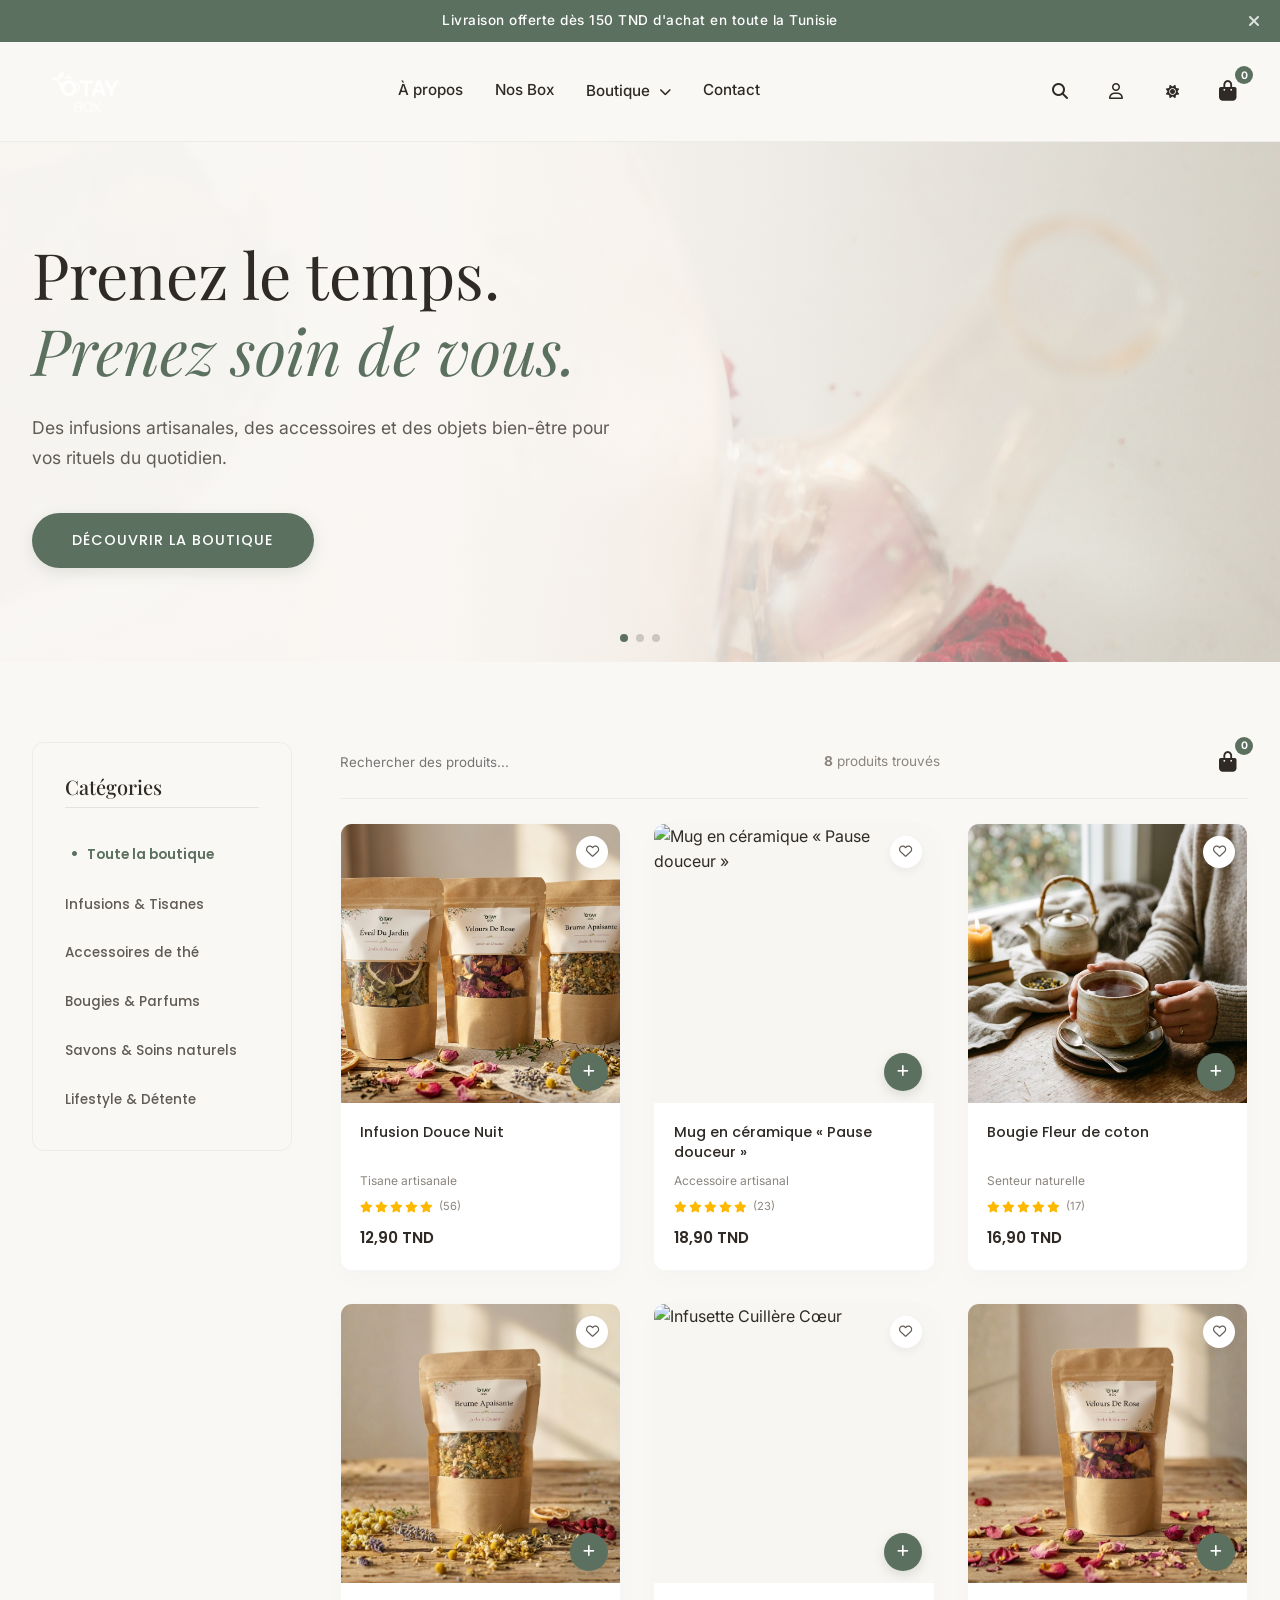
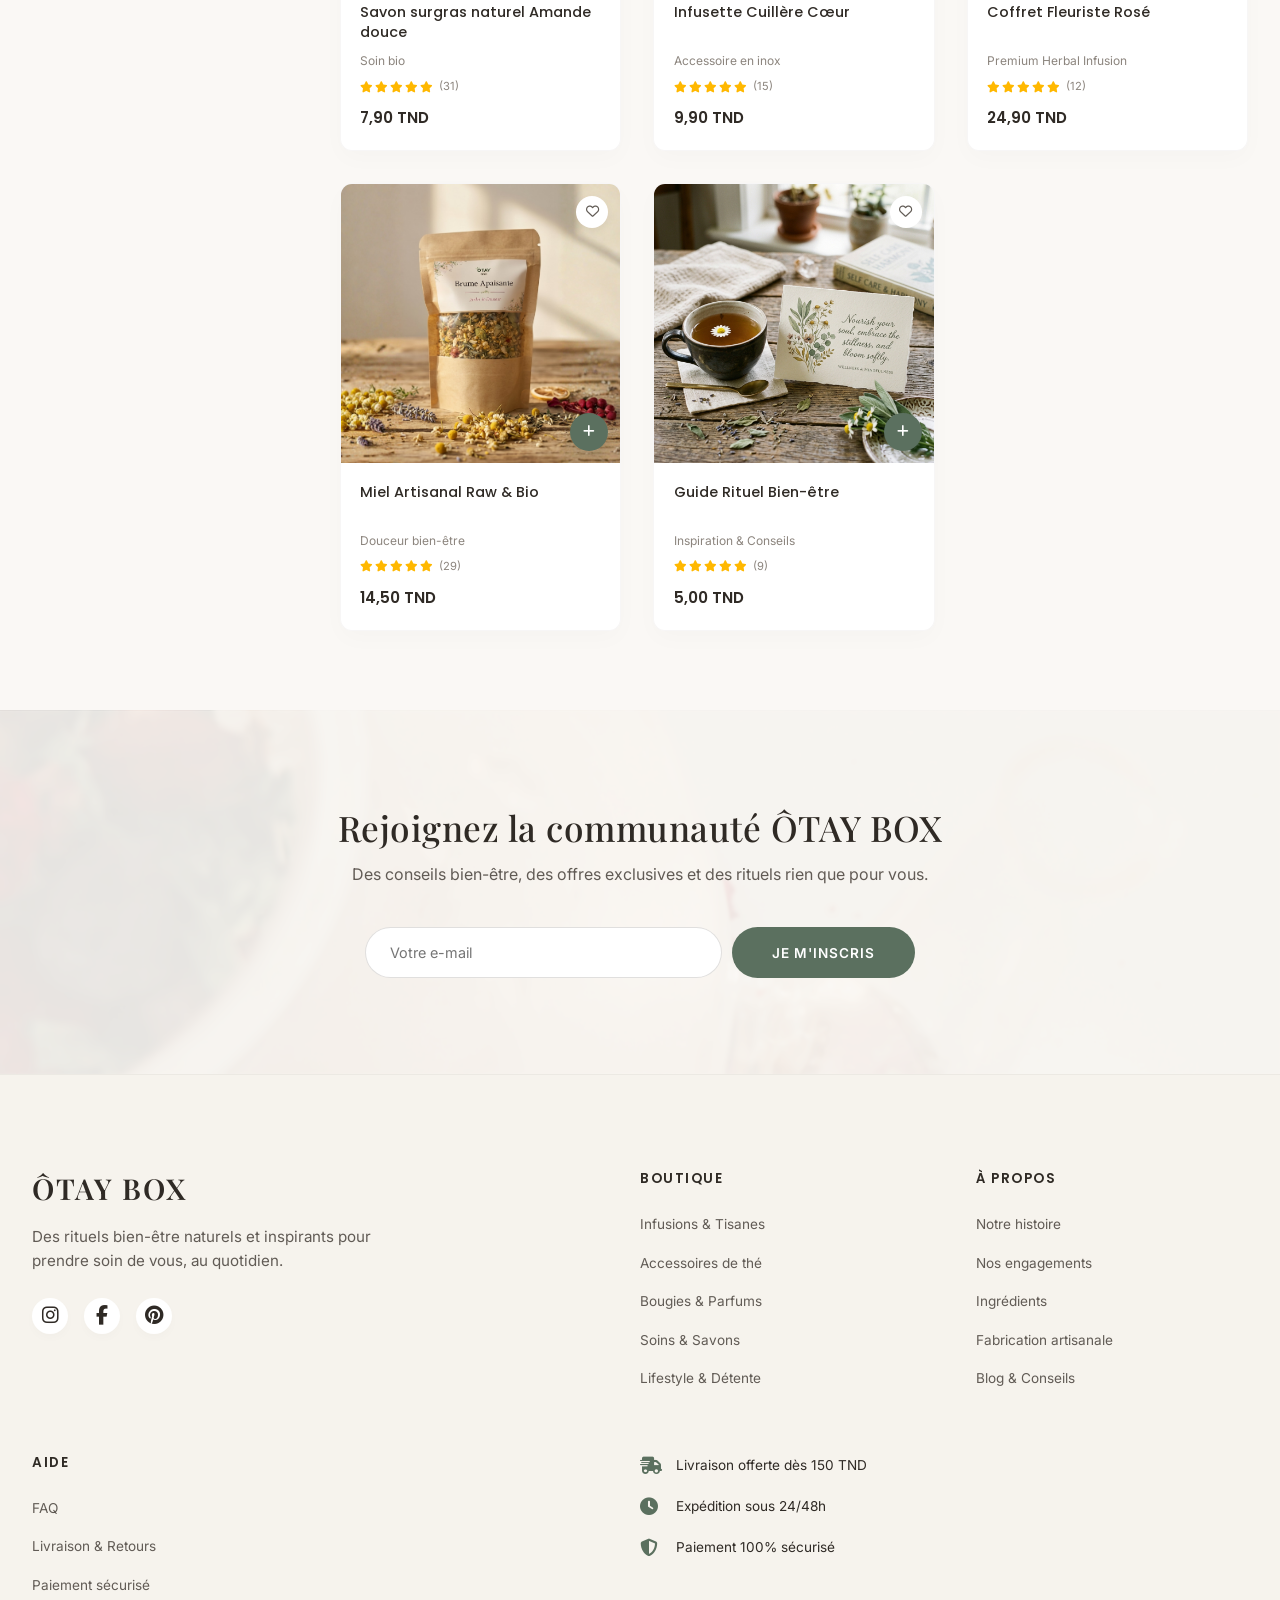
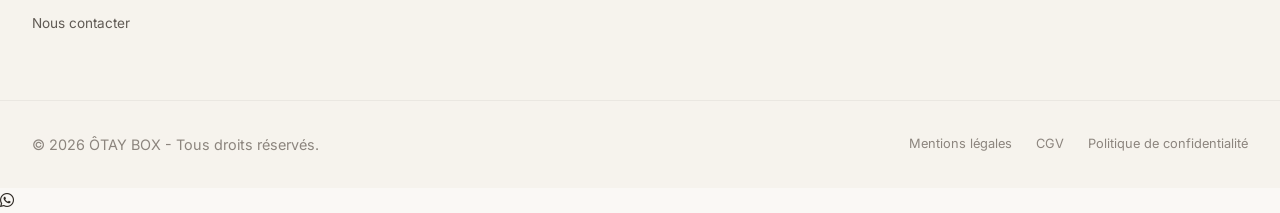
==== boutique.html @ f25ec786 "Initial commit" ====
<!DOCTYPE html>
<html lang="fr" data-theme="light">

<head>
    <meta charset="UTF-8">
    <meta name="viewport" content="width=device-width, initial-scale=1.0">
    <title>Boutique – ÔTAY BOX</title>
    <meta name="description" content="Découvrez nos infusions artisanales, nos accessoires et nos objets bien-être pour vos rituels du quotidien.">
    <!-- Google Fonts -->
    <link rel="preconnect" href="https://fonts.googleapis.com">
    <link rel="preconnect" href="https://fonts.gstatic.com" crossorigin>
    <link href="https://fonts.googleapis.com/css2?family=Inter:wght@300;400;500;600&family=Playfair+Display:ital,wght@0,400;0,500;0,600;1,400&family=Poppins:wght@300;400;500;600;700&display=swap" rel="stylesheet">
    <!-- FontAwesome for Icons -->
    <link rel="stylesheet" href="https://cdnjs.cloudflare.com/ajax/libs/font-awesome/6.4.0/css/all.min.css">
    <!-- Custom CSS -->
    <link rel="stylesheet" href="css/style.css">
</head>

<body>
    <!-- Top Announcement Bar -->
    <div class="promo-bar">
        <p>Livraison offerte dès 150 TND d'achat en toute la Tunisie</p>
        <button class="promo-close-btn" onclick="this.parentElement.style.display='none'" aria-label="Fermer"><i class="fa-solid fa-xmark"></i></button>
    </div>

    <!-- Navbar (Original Dropdown Style Reverted) -->
    <header class="navbar fade-in">
        <div class="container nav-container">
            <a href="index.html" class="logo">
                <img src="assets/logo.png" alt="Logo ÔTAY BOX" class="logo-img">
            </a>

            <nav class="nav-links">
                <a href="index.html#about" class="nav-link">À propos</a>
                <a href="box-detail.html" class="nav-link">Nos Box</a>
                <div class="nav-item-dropdown">
                    <a href="boutique.html" class="nav-link active">Boutique <i class="fa-solid fa-chevron-down" style="font-size: 0.8em; margin-left: 5px;"></i></a>
                    <div class="dropdown-menu">
                        <a href="boutique.html#infusions" class="dropdown-link">Infusions & Tisanes</a>
                        <a href="boutique.html#accessoires" class="dropdown-link">Accessoires de thé</a>
                        <a href="boutique.html#bougies" class="dropdown-link">Bougies & Parfums</a>
                        <a href="boutique.html#savons" class="dropdown-link">Savons & Soins naturels</a>
                        <a href="boutique.html#lifestyle" class="dropdown-link">Lifestyle & Détente</a>
                    </div>
                </div>
                <a href="index.html#contact" class="nav-link">Contact</a>
            </nav>

            <div class="nav-actions">
                <a href="#" class="icon-btn search-btn" aria-label="Rechercher">
                    <i class="fa-solid fa-magnifying-glass"></i>
                </a>
                <a href="#" class="icon-btn profile-btn" aria-label="Mon compte" onclick="event.preventDefault(); alert('Espace client en cours de développement');">
                    <i class="fa-regular fa-user"></i>
                </a>
                <button class="icon-btn theme-toggle" aria-label="Basculer le thème clair/sombre">
                    <i class="fa-solid fa-sun light-icon"></i>
                    <i class="fa-solid fa-moon dark-icon"></i>
                </button>
                <button class="cart-btn" aria-label="Panier">
                    <i class="fa-solid fa-bag-shopping"></i>
                    <span class="cart-count">0</span>
                </button>
                <button class="icon-btn mobile-menu-toggle" aria-label="Ouvrir le menu">
                    <i class="fa-solid fa-bars"></i>
                </button>
            </div>
        </div>

        <!-- Mobile Menu -->
        <div class="mobile-menu">
            <a href="index.html#about" class="mobile-link">À propos</a>
            <a href="box-detail.html" class="mobile-link">Nos Box</a>
            <a href="boutique.html" class="mobile-link active">Boutique</a>
            <a href="index.html#contact" class="mobile-link">Contact</a>
        </div>
    </header>

    <main class="main-content">
        <!-- Hero Section (Full width background image with text overlay) -->
        <section class="boutique-hero">
            <div class="container hero-container-overlay">
                <div class="hero-text-block">
                    <h1 class="hero-title-main">
                        Prenez le temps. <br>
                        <span class="hero-italic">Prenez soin de vous.</span>
                    </h1>
                    <p class="hero-desc-main">
                        Des infusions artisanales, des accessoires et des objets bien-être pour vos rituels du quotidien.
                    </p>
                    <a href="#shop-section" class="btn btn-primary btn-discover">DÉCOUVRIR LA BOUTIQUE</a>
                </div>
            </div>
            <!-- Slider Dots -->
            <div class="slider-dots">
                <span class="dot active"></span>
                <span class="dot"></span>
                <span class="dot"></span>
            </div>
        </section>

        <!-- Real Interactive Shop Section (Sidebar menu on the left) -->
        <section id="shop-section" class="shop-section section-padding">
            <div class="container shop-layout">
                <!-- Sidebar Left Filter Menu -->
                <aside class="shop-sidebar">
                    <h3 class="sidebar-title">Catégories</h3>
                    <ul class="sidebar-menu">
                        <li><button class="sidebar-filter-btn active" data-filter="all">Toute la boutique</button></li>
                        <li><button class="sidebar-filter-btn" data-filter="infusions">Infusions & Tisanes</button></li>
                        <li><button class="sidebar-filter-btn" data-filter="accessoires">Accessoires de thé</button></li>
                        <li><button class="sidebar-filter-btn" data-filter="bougies">Bougies & Parfums</button></li>
                        <li><button class="sidebar-filter-btn" data-filter="savons">Savons & Soins naturels</button></li>
                        <li><button class="sidebar-filter-btn" data-filter="lifestyle">Lifestyle & Détente</button></li>
                    </ul>
                </aside>

                <!-- Filtered Product Grid Right -->
                <div class="shop-content">
                    <div class="shop-header-info">
                        <input type="text" id="search-input" class="search-bar" placeholder="Rechercher des produits..." aria-label="Barre de recherche" />
                        <span class="results-count"><strong id="products-count">10</strong> produits trouvés</span>
                        <div class="cart-dropdown-wrapper">
                            <button class="cart-btn" id="cart-toggle" aria-label="Panier">
                                <i class="fa-solid fa-bag-shopping"></i>
                                <span class="cart-count" id="cart-count">0</span>
                            </button>
                            <div class="cart-dropdown" id="cart-dropdown" hidden>
                                <p class="cart-empty">Votre panier est vide.</p>
                                <ul class="cart-items" id="cart-items"></ul>
                                <a href="cart.html" class="btn btn-primary cart-checkout">Voir mon panier</a>
                            </div>
                        </div>
                    </div>
                    <div class="products-grid-mock" id="shop-products-grid">
                        <!-- Products rendered dynamically by JS -->
                    </div>
                </div>
            </div>
        </section>

        <!-- Newsletter Section -->
        <section class="newsletter-banner-section">
            <div class="newsletter-banner-overlay">
                <div class="container text-center">
                    <h2 class="news-title">Rejoignez la communauté ÔTAY BOX</h2>
                    <p class="news-subtitle">Des conseils bien-être, des offres exclusives et des rituels rien que pour vous.</p>
                    <form class="news-form-inline">
                        <input type="email" placeholder="Votre e-mail" aria-label="Votre adresse e-mail" required>
                        <button type="submit" class="btn-news-submit">JE M'INSCRIS</button>
                    </form>
                </div>
            </div>
        </section>
    </main>

    <!-- Footer -->
    <footer class="footer">
        <div class="container footer-content-grid">
            <div class="footer-col brand-col">
                <h3 class="footer-logo-text">ÔTAY BOX</h3>
                <p class="footer-desc">Des rituels bien-être naturels et inspirants pour prendre soin de vous, au quotidien.</p>
                <div class="footer-socials">
                    <a href="#" aria-label="Instagram"><i class="fa-brands fa-instagram"></i></a>
                    <a href="#" aria-label="Facebook"><i class="fa-brands fa-facebook-f"></i></a>
                    <a href="#" aria-label="Pinterest"><i class="fa-brands fa-pinterest"></i></a>
                </div>
            </div>

            <div class="footer-col">
                <h4 class="footer-heading">BOUTIQUE</h4>
                <ul class="footer-links">
                    <li><a href="#shop-section" onclick="filterShopAndScroll('infusions')">Infusions & Tisanes</a></li>
                    <li><a href="#shop-section" onclick="filterShopAndScroll('accessoires')">Accessoires de thé</a></li>
                    <li><a href="#shop-section" onclick="filterShopAndScroll('bougies')">Bougies & Parfums</a></li>
                    <li><a href="#shop-section" onclick="filterShopAndScroll('savons')">Soins & Savons</a></li>
                    <li><a href="#shop-section" onclick="filterShopAndScroll('lifestyle')">Lifestyle & Détente</a></li>
                </ul>
            </div>

            <div class="footer-col">
                <h4 class="footer-heading">À PROPOS</h4>
                <ul class="footer-links">
                    <li><a href="index.html#about">Notre histoire</a></li>
                    <li><a href="index.html#benefits">Nos engagements</a></li>
                    <li><a href="#">Ingrédients</a></li>
                    <li><a href="#">Fabrication artisanale</a></li>
                    <li><a href="#">Blog & Conseils</a></li>
                </ul>
            </div>

            <div class="footer-col">
                <h4 class="footer-heading">AIDE</h4>
                <ul class="footer-links">
                    <li><a href="#">FAQ</a></li>
                    <li><a href="#">Livraison & Retours</a></li>
                    <li><a href="#">Paiement sécurisé</a></li>
                    <li><a href="index.html#contact">Nous contacter</a></li>
                </ul>
            </div>

            <div class="footer-col info-badges-col">
                <div class="info-badge-item">
                    <i class="fa-solid fa-truck-fast"></i>
                    <span>Livraison offerte dès 150 TND</span>
                </div>
                <div class="info-badge-item">
                    <i class="fa-solid fa-clock"></i>
                    <span>Expédition sous 24/48h</span>
                </div>
                <div class="info-badge-item">
                    <i class="fa-solid fa-shield-halved"></i>
                    <span>Paiement 100% sécurisé</span>
                </div>
            </div>
        </div>

        <div class="container footer-bottom">
            <p>&copy; <span id="current-year"></span> ÔTAY BOX - Tous droits réservés.</p>
            <div class="footer-bottom-links">
                <a href="#">Mentions légales</a>
                <a href="#">CGV</a>
                <a href="#">Politique de confidentialité</a>
            </div>
        </div>
    </footer>

    <!-- Specific styles for the Boutique redesign -->
    <style>
        /* CSS resets & custom variables for the light mockup look */
        body {
            background-color: #FAF8F5 !important; /* Soft premium cream background */
            color: #2F2A25 !important; /* Dark warm coffee text */
        }

        /* Promo Bar */
        .promo-bar {
            background-color: #5B705F; /* Dark Sage Green */
            color: #FFFFFF;
            padding: 10px 20px;
            font-size: 0.85rem;
            font-weight: 500;
            text-align: center;
            position: relative;
            z-index: 1001;
            letter-spacing: 0.5px;
        }
        .promo-close-btn {
            position: absolute;
            right: 20px;
            top: 50%;
            transform: translateY(-50%);
            background: none;
            border: none;
            color: #FFFFFF;
            cursor: pointer;
            font-size: 1rem;
            opacity: 0.8;
            transition: opacity 0.2s;
        }
        .promo-close-btn:hover {
            opacity: 1;
        }

        /* Navbar Light Customization */
        .navbar {
            background: rgba(250, 248, 245, 0.85) !important;
            border-bottom: 1px solid rgba(47, 42, 37, 0.06);
            backdrop-filter: blur(10px);
            top: 0;
            position: sticky;
            height: 100px;
        }
        .nav-link {
            color: #2F2A25 !important;
            font-family: 'Inter', sans-serif;
            font-size: 0.95rem;
            font-weight: 500;
        }
        .nav-link.active::after {
            background: #5B705F !important;
        }
        .icon-btn, .cart-btn {
            background: transparent !important;
            color: #2F2A25 !important;
            border: none !important;
            box-shadow: none !important;
        }
        .cart-count {
            background: #5B705F !important;
            color: #FFFFFF !important;
        }

        /* Hero Section (Cover Background Image style) */
        .boutique-hero {
            background-image: linear-gradient(to right, rgba(250, 248, 245, 0.98) 35%, rgba(250, 248, 245, 0.75) 60%, rgba(250, 248, 245, 0.15) 100%), url('assets/yukon-haughton-Fkt0y2UZg88-unsplash.jpg');
            background-size: cover;
            background-position: center 30%;
            background-repeat: no-repeat;
            height: 520px;
            display: flex;
            align-items: center;
            position: relative;
            width: 100%;
        }
        .hero-container-overlay {
            width: 100%;
        }
        .hero-text-block {
            max-width: 600px;
        }
        .hero-title-main {
            font-family: 'Playfair Display', serif;
            font-size: clamp(2.5rem, 5vw, 4rem);
            font-weight: 400;
            line-height: 1.2;
            color: #2F2A25;
            margin-bottom: 1.5rem;
        }
        .hero-italic {
            font-style: italic;
            font-family: 'Playfair Display', serif;
            color: #5B705F;
        }
        .hero-desc-main {
            font-size: 1.1rem;
            line-height: 1.7;
            color: #615B55;
            margin-bottom: 2.5rem;
        }
        .btn-discover {
            background-color: #5B705F !important;
            color: #FFFFFF !important;
            border-radius: 50px;
            font-size: 0.9rem;
            font-weight: 500;
            letter-spacing: 1px;
            padding: 1rem 2.5rem !important;
            box-shadow: 0 4px 15px rgba(91, 112, 95, 0.15) !important;
        }
        .btn-discover:hover {
            background-color: #48594b !important;
            transform: translateY(-2px);
        }
        .slider-dots {
            display: flex;
            justify-content: center;
            gap: 8px;
            position: absolute;
            bottom: 20px;
            left: 50%;
            transform: translateX(-50%);
        }
        .slider-dots .dot {
            width: 8px;
            height: 8px;
            border-radius: 50%;
            background-color: rgba(47, 42, 37, 0.2);
            cursor: pointer;
            transition: background-color 0.3s;
        }
        .slider-dots .dot.active {
            background-color: #5B705F;
        }

        /* Categories Section */
        .boutique-section-title {
            font-family: 'Playfair Display', serif;
            font-size: 1.8rem;
            font-weight: 500;
            text-align: center;
            color: #2F2A25;
            margin-bottom: 3rem;
            letter-spacing: 1px;
            position: relative;
        }
        .boutique-section-title::after {
            content: '';
            display: block;
            width: 40px;
            height: 1px;
            background-color: #5B705F;
            margin: 12px auto 0;
        }
        .categories-circles-grid {
            display: grid;
            grid-template-columns: repeat(6, 1fr);
            gap: 2rem;
            justify-items: center;
            margin-top: 1rem;
        }
        .category-circle-card {
            display: flex;
            flex-direction: column;
            align-items: center;
            text-decoration: none;
            transition: transform 0.3s;
        }
        .category-circle-card:hover {
            transform: translateY(-5px);
        }
        .circle-img-wrapper {
            width: 140px;
            height: 140px;
            border-radius: 50%;
            overflow: hidden;
            border: 2px solid rgba(91, 112, 95, 0.1);
            margin-bottom: 1.2rem;
            box-shadow: 0 10px 20px rgba(0,0,0,0.02);
            transition: border-color 0.3s, box-shadow 0.3s;
        }
        .circle-img-wrapper img {
            width: 100%;
            height: 100%;
            object-fit: cover;
            transition: transform 0.5s;
        }
        .category-circle-card:hover .circle-img-wrapper img {
            transform: scale(1.08);
        }
        .category-circle-card:hover .circle-img-wrapper {
            border-color: #5B705F;
            box-shadow: 0 12px 25px rgba(91, 112, 95, 0.15);
        }
        .category-circle-card h3 {
            font-family: 'Poppins', sans-serif;
            font-size: 0.75rem;
            font-weight: 600;
            color: #2F2A25;
            text-align: center;
            letter-spacing: 0.5px;
            line-height: 1.3;
        }

        /* Products Grid */
        .products-grid-mock {
            display: grid;
            grid-template-columns: repeat(3, 1fr);
            gap: 2rem;
        }
        .product-card-mock {
            background-color: #FFFFFF;
            border-radius: 12px;
            overflow: hidden;
            box-shadow: 0 8px 24px rgba(0,0,0,0.02);
            border: 1px solid rgba(47, 42, 37, 0.04);
            display: flex;
            flex-direction: column;
            position: relative;
            transition: transform 0.3s, box-shadow 0.3s;
        }
        .product-card-mock:hover {
            transform: translateY(-8px);
            box-shadow: 0 15px 35px rgba(91, 112, 95, 0.08);
        }
        .prod-img-wrapper {
            position: relative;
            width: 100%;
            padding-top: 100%; /* 1:1 Aspect Ratio */
            overflow: hidden;
            background-color: #F8F6F2;
        }
        .prod-img-wrapper img {
            position: absolute;
            top: 0;
            left: 0;
            width: 100%;
            height: 100%;
            object-fit: cover;
            transition: transform 0.5s;
        }
        .product-card-mock:hover .prod-img-wrapper img {
            transform: scale(1.05);
        }
        .prod-heart-btn {
            position: absolute;
            top: 12px;
            right: 12px;
            width: 32px;
            height: 32px;
            border-radius: 50%;
            background-color: #FFFFFF;
            border: none;
            display: flex;
            align-items: center;
            justify-content: center;
            cursor: pointer;
            box-shadow: 0 4px 10px rgba(0,0,0,0.05);
            color: #615B55;
            transition: color 0.3s, transform 0.2s;
        }
        .prod-heart-btn:hover {
            color: #E2725B;
            transform: scale(1.1);
        }
        .prod-cart-btn-overlay {
            position: absolute;
            bottom: 12px;
            right: 12px;
            width: 38px;
            height: 38px;
            border-radius: 50%;
            background-color: #5B705F;
            border: none;
            display: flex;
            align-items: center;
            justify-content: center;
            cursor: pointer;
            box-shadow: 0 4px 12px rgba(91, 112, 95, 0.2);
            color: #FFFFFF;
            transition: background-color 0.3s, transform 0.2s;
        }
        .prod-cart-btn-overlay:hover {
            background-color: #48594b;
            transform: scale(1.1);
        }
        .prod-details {
            padding: 1.2rem;
            display: flex;
            flex-direction: column;
            flex-grow: 1;
        }
        .prod-details h3 {
            font-family: 'Poppins', sans-serif;
            font-size: 0.9rem;
            font-weight: 500;
            color: #2F2A25;
            margin-bottom: 4px;
            line-height: 1.4;
            height: 2.8rem; /* Fit 2 lines */
            display: -webkit-box;
            -webkit-line-clamp: 2;
            -webkit-box-orient: vertical;
            overflow: hidden;
        }
        .prod-sub {
            font-size: 0.75rem;
            color: #8C857E;
            margin-bottom: 8px;
        }
        .prod-stars {
            display: flex;
            align-items: center;
            gap: 2px;
            color: #FFB800;
            font-size: 0.7rem;
            margin-bottom: 10px;
        }
        .prod-reviews-count {
            color: #8C857E;
            font-size: 0.7rem;
            margin-left: 4px;
        }
        .prod-price {
            font-family: 'Poppins', sans-serif;
            font-weight: 600;
            font-size: 0.95rem;
            color: #2F2A25;
            margin-top: auto;
        }
        .view-all-container {
            display: flex;
            justify-content: center;
            margin-top: 3.5rem;
        }
        .btn-view-all {
            border: 1px solid #2F2A25;
            color: #2F2A25;
            border-radius: 50px;
            font-size: 0.8rem;
            font-weight: 600;
            letter-spacing: 1px;
            padding: 0.9rem 2.2rem;
            transition: all 0.3s;
        }
        .btn-view-all:hover {
            background-color: #2F2A25;
            color: #FFFFFF;
        }

        /* Value Propositions Bar */
        .value-props-section {
            background-color: #FAF5EF; /* Beige sand background */
            border-top: 1px solid rgba(47, 42, 37, 0.03);
            border-bottom: 1px solid rgba(47, 42, 37, 0.03);
            padding: 2.5rem 0;
        }
        .props-container-grid {
            display: grid;
            grid-template-columns: repeat(5, 1fr);
            gap: 1.5rem;
            justify-items: center;
        }
        .prop-item {
            display: flex;
            flex-direction: column;
            align-items: center;
            text-align: center;
            max-width: 200px;
        }
        .prop-icon-wrap {
            font-size: 1.6rem;
            color: #5B705F;
            margin-bottom: 0.8rem;
        }
        .prop-text h4 {
            font-family: 'Inter', sans-serif;
            font-size: 0.8rem;
            font-weight: 400;
            color: #2F2A25;
            line-height: 1.5;
        }

        /* Real Shop Layout with Left Sidebar */
        .shop-layout {
            display: grid;
            grid-template-columns: 260px 1fr;
            gap: 3rem;
            align-items: start;
        }
        .shop-sidebar {
            position: sticky;
            top: 130px;
            background-color: #FAF8F5;
            padding: 2rem;
            border-radius: 12px;
            border: 1px solid rgba(47, 42, 37, 0.05);
        }
        .sidebar-title {
            font-family: 'Playfair Display', serif;
            font-size: 1.25rem;
            font-weight: 500;
            color: #2F2A25;
            margin-bottom: 1.5rem;
            padding-bottom: 0.5rem;
            border-bottom: 1px solid rgba(47, 42, 37, 0.1);
        }
        .sidebar-menu {
            list-style: none;
            padding: 0;
            margin: 0;
            display: flex;
            flex-direction: column;
            gap: 0.8rem;
        }
        .sidebar-filter-btn {
            width: 100%;
            text-align: left;
            background: none;
            border: none;
            font-family: 'Poppins', sans-serif;
            font-size: 0.85rem;
            font-weight: 500;
            color: #615B55;
            padding: 0.5rem 0;
            cursor: pointer;
            transition: color 0.3s, padding-left 0.3s;
        }
        .sidebar-filter-btn:hover, .sidebar-filter-btn.active {
            color: #5B705F;
            font-weight: 600;
            padding-left: 5px;
        }
        .sidebar-filter-btn.active::before {
            content: '•';
            color: #5B705F;
            margin-right: 8px;
            font-size: 1.1rem;
        }
        .shop-content {
            display: flex;
            flex-direction: column;
            gap: 1.5rem;
        }
        .shop-header-info {
            display: flex;
            justify-content: space-between;
            align-items: center;
            font-size: 0.85rem;
            color: #8C857E;
            border-bottom: 1px solid rgba(47, 42, 37, 0.05);
            padding-bottom: 1rem;
        }
        .no-products {
            grid-column: span 5;
            text-align: center;
            padding: 3rem;
            color: #8C857E;
            font-size: 1rem;
            font-style: italic;
        }

        /* Newsletter Banner */
        .newsletter-banner-section {
            background-image: url('assets/yukon-haughton-Fkt0y2UZg88-unsplash.jpg');
            background-size: cover;
            background-position: center 30%;
            position: relative;
        }
        .newsletter-banner-overlay {
            background: rgba(250, 248, 245, 0.92);
            backdrop-filter: blur(1px);
            padding: 6rem 2rem;
            width: 100%;
            height: 100%;
        }
        .news-title {
            font-family: 'Playfair Display', serif;
            font-size: 2.2rem;
            font-weight: 500;
            color: #2F2A25;
            margin-bottom: 0.8rem;
            letter-spacing: 0.5px;
        }
        .news-subtitle {
            font-size: 1rem;
            color: #615B55;
            margin-bottom: 2.5rem;
        }
        .news-form-inline {
            display: flex;
            justify-content: center;
            max-width: 550px;
            margin: 0 auto;
            gap: 10px;
        }
        .news-form-inline input {
            flex-grow: 1;
            padding: 1rem 1.5rem;
            border-radius: 50px;
            border: 1px solid rgba(47, 42, 37, 0.15);
            background: #FFFFFF;
            color: #2F2A25;
            font-size: 0.9rem;
            outline: none;
            transition: border-color 0.3s;
        }
        .news-form-inline input:focus {
            border-color: #5B705F;
        }
        .btn-news-submit {
            background-color: #5B705F;
            color: #FFFFFF;
            border-radius: 50px;
            border: none;
            font-size: 0.85rem;
            font-weight: 600;
            letter-spacing: 1px;
            padding: 1rem 2.5rem;
            cursor: pointer;
            transition: background-color 0.3s;
        }
        .btn-news-submit:hover {
            background-color: #48594b;
        }

        /* Footer Redesign */
        .footer {
            background-color: #F6F3ED !important; /* Premium cream footer background */
            border-top: 1px solid rgba(47, 42, 37, 0.05);
            padding: 6rem 0 2rem;
        }
        .footer-logo-text {
            font-family: 'Playfair Display', serif;
            color: #2F2A25 !important;
            font-weight: 600;
            margin-bottom: 1.2rem;
        }
        .footer-desc {
            color: #615B55 !important;
        }
        .footer-socials a {
            color: #2F2A25 !important;
            background: #FFFFFF;
            width: 36px;
            height: 36px;
            border-radius: 50%;
            display: inline-flex;
            align-items: center;
            justify-content: center;
            box-shadow: 0 4px 10px rgba(0,0,0,0.02);
            transition: background-color 0.3s, color 0.3s;
        }
        .footer-socials a:hover {
            background-color: #5B705F;
            color: #FFFFFF !important;
        }
        .footer-heading {
            font-family: 'Poppins', sans-serif;
            font-size: 0.85rem;
            font-weight: 600;
            color: #2F2A25 !important;
            letter-spacing: 1.5px;
            margin-bottom: 1.5rem;
        }
        .footer-links a {
            color: #615B55 !important;
            font-size: 0.85rem;
        }
        .footer-links a:hover {
            color: #5B705F !important;
        }
        .info-badges-col {
            display: flex;
            flex-direction: column;
            gap: 1.2rem;
        }
        .info-badge-item {
            display: flex;
            align-items: center;
            gap: 12px;
            color: #2F2A25;
            font-size: 0.85rem;
        }
        .info-badge-item i {
            color: #5B705F;
            font-size: 1.1rem;
            width: 24px;
        }
        .footer-bottom {
            border-top: 1px solid rgba(47, 42, 37, 0.06);
            margin-top: 4rem;
            padding-top: 2rem;
            color: #8C857E !important;
        }
        .footer-bottom-links {
            display: flex;
            gap: 1.5rem;
        }
        .footer-bottom-links a {
            color: #8C857E;
            font-size: 0.8rem;
            transition: color 0.3s;
        }
        .footer-bottom-links a:hover {
            color: #5B705F;
        }

        /* Responsive Breakpoints */
        @media (max-width: 1200px) {
            .products-grid-mock {
                grid-template-columns: repeat(4, 1fr);
            }
            .product-card-mock:last-child {
                display: none; /* Hide 5th product on tablet */
            }
            .categories-circles-grid {
                grid-template-columns: repeat(3, 1fr);
                gap: 2.5rem;
            }
            .no-products {
                grid-column: span 4;
            }
        }

        @media (max-width: 992px) {
            .hero-container-overlay {
                text-align: center;
            }
            .hero-text-block {
                margin: 0 auto;
            }
            .boutique-hero {
                height: 480px;
                background-image: linear-gradient(to bottom, rgba(250, 248, 245, 0.95) 40%, rgba(250, 248, 245, 0.8) 100%), url('assets/yukon-haughton-Fkt0y2UZg88-unsplash.jpg');
            }
            .props-container-grid {
                grid-template-columns: repeat(3, 1fr);
                gap: 2rem;
            }
            .footer-content-grid {
                grid-template-columns: 1fr 1fr;
            }
            .info-badges-col {
                grid-column: span 2;
                flex-direction: row;
                justify-content: space-between;
                margin-top: 2rem;
            }
            .shop-layout {
                grid-template-columns: 1fr;
                gap: 2rem;
            }
            .shop-sidebar {
                position: static;
                width: 100%;
                padding: 1.5rem;
            }
            .sidebar-menu {
                flex-direction: row;
                flex-wrap: wrap;
                gap: 10px;
            }
            .sidebar-filter-btn {
                background-color: #FAF8F5;
                padding: 8px 15px;
                border-radius: 20px;
                border: 1px solid rgba(47, 42, 37, 0.05);
                text-align: center;
            }
            .sidebar-filter-btn:hover, .sidebar-filter-btn.active {
                background-color: #5B705F;
                color: #FFFFFF;
                padding-left: 15px;
            }
            .sidebar-filter-btn.active::before {
                display: none;
            }
            .no-products {
                grid-column: span 4;
            }
        }

        @media (max-width: 768px) {
            .products-grid-mock {
                grid-template-columns: repeat(2, 1fr);
            }
            .product-card-mock:last-child {
                display: flex; /* Show again to have even count */
            }
            .categories-circles-grid {
                grid-template-columns: repeat(2, 1fr);
                gap: 2rem;
            }
            .props-container-grid {
                grid-template-columns: 1fr;
                gap: 1.5rem;
                justify-items: start;
            }
            .prop-item {
                flex-direction: row;
                text-align: left;
                gap: 15px;
                max-width: 100%;
            }
            .prop-icon-wrap {
                margin-bottom: 0;
            }
            .info-badges-col {
                flex-direction: column;
                gap: 1rem;
            }
            .footer-content-grid {
                grid-template-columns: 1fr;
            }
            .info-badges-col {
                grid-column: span 1;
            }
            .footer-bottom {
                flex-direction: column;
                gap: 1rem;
                text-align: center;
            }
            .footer-bottom-links {
                justify-content: center;
            }
            .no-products {
                grid-column: span 2;
            }
        }

        @media (max-width: 480px) {
            .products-grid-mock {
                grid-template-columns: 1fr;
            }
            .categories-circles-grid {
                grid-template-columns: 1fr;
            }
            .circle-img-wrapper {
                width: 120px;
                height: 120px;
            }
            .news-form-inline {
                flex-direction: column;
                gap: 10px;
            }
            .btn-news-submit {
                width: 100%;
            }
            .no-products {
                grid-column: span 1;
            }
        }
    </style>

    <!-- Interactive Filtering Scripts -->
    <script>
        document.addEventListener('DOMContentLoaded', () => {
            const productsGrid = document.getElementById('shop-products-grid');
            const productsCount = document.getElementById('products-count');
            let currentFilter = 'all';
            const sidebarButtons = document.querySelectorAll('.sidebar-filter-btn');
            let currentSearch = ''; 
            const searchInput = document.getElementById('search-input');
            const cartToggleBtn = document.getElementById('cart-toggle');
            const cartDropdown = document.getElementById('cart-dropdown');

            // Toggle cart dropdown visibility
            cartToggleBtn.addEventListener('click', (e) => {
                e.stopPropagation();
                cartDropdown.hidden = !cartDropdown.hidden;
            });

            // Search input live filtering
            searchInput.addEventListener('input', (e) => {
                currentSearch = e.target.value.trim();
                renderProducts(currentFilter, currentSearch);
            });

            // Close cart dropdown when clicking outside
            document.addEventListener('click', (e) => {
                if (!cartDropdown.contains(e.target) && e.target !== cartToggleBtn) {
                    cartDropdown.hidden = true;
                }
            });

            function renderProducts(filter = 'all', searchQuery = '') {
                let filtered = productsData;
                if (filter !== 'all') {
                    filtered = filtered.filter(p => p.category === filter);
                }
                if (searchQuery) {
                    const q = searchQuery.toLowerCase();
                    filtered = filtered.filter(p => p.title.toLowerCase().includes(q) || p.category.toLowerCase().includes(q));
                }

                productsCount.textContent = filtered.length;
                productsGrid.innerHTML = '';

                if (filtered.length === 0) {
                    productsGrid.innerHTML = '<p class="no-products">Aucun produit trouvé pour cette catégorie pour le moment.</p>';
                    return;
                }

                filtered.forEach(p => {
                    const card = document.createElement('div');
                    card.className = 'product-card-mock';
                    
                    let starsHTML = '';
                    for (let i = 0; i < p.stars; i++) starsHTML += '<i class="fa-solid fa-star"></i>';
                    
                    card.innerHTML = `
                        <div class="prod-img-wrapper">
                            <img src="${p.img}" alt="${p.title}" />
                            <button class="prod-heart-btn" aria-label="Ajouter aux favoris"><i class="fa-regular fa-heart"></i></button>
                            <button class="prod-cart-btn-overlay add-to-cart-btn" aria-label="Ajouter au panier"><i class="fa-solid fa-plus"></i></button>
                        </div>
                        <div class="prod-details">
                            <h3>${p.title}</h3>
                            <p class="prod-sub">${p.sub}</p>
                            <div class="prod-stars">${starsHTML}<span class="prod-reviews-count">(${p.reviews})</span></div>
                            <p class="prod-price">${p.price}</p>
                        </div>
                    `;
                    // Make the whole card clickable to product detail
                    card.addEventListener('click', (e) => {
                        // Prevent click when add-to-cart button is clicked
                        if (e.target.closest('.add-to-cart-btn')) return;
                        window.location.href = `product.html?id=${p.id}`;
                    });
                    productsGrid.appendChild(card);
                });

                const cartBtns = productsGrid.querySelectorAll('.add-to-cart-btn');
                cartBtns.forEach((btn, idx) => {
                    btn.addEventListener('click', function(e) {
                        e.stopPropagation();
                        e.preventDefault();
                        const p = filtered[idx];
                        window.otayCart.add(p, 1);
                        
                        const originalHTML = this.innerHTML;
                        this.innerHTML = '<i class="fa-solid fa-check"></i> Ajouté';
                        this.style.backgroundColor = '#5B705F';
                        this.style.color = '#fff';
                        setTimeout(() => {
                            this.innerHTML = originalHTML;
                            this.style.backgroundColor = '';
                            this.style.color = '';
                        }, 2000);
                    });
                });
            }

            // Global filter function helper
            window.filterShopAndScroll = function(filter) {
                sidebarButtons.forEach(btn => {
                    if (btn.getAttribute('data-filter') === filter) {
                        btn.classList.add('active');
                    } else {
                        btn.classList.remove('active');
                    }
                });
                currentFilter = filter;
                renderProducts(filter, currentSearch);
                
                const shopSec = document.getElementById('shop-section');
                if (shopSec) {
                    shopSec.scrollIntoView({ behavior: 'smooth' });
                }
            }

            // Click category circles
            const categoryCircles = document.querySelectorAll('.category-circle-card');
            categoryCircles.forEach(circle => {
                circle.addEventListener('click', (e) => {
                    e.preventDefault();
                    const filter = circle.getAttribute('data-filter');
                    filterShopAndScroll(filter);
                });
            });

            // Click sidebar menu buttons
            sidebarButtons.forEach(btn => {
                btn.addEventListener('click', () => {
                    sidebarButtons.forEach(b => b.classList.remove('active'));
                    btn.classList.add('active');
                    const filter = btn.getAttribute('data-filter');
                    currentFilter = filter;
                renderProducts(filter, currentSearch);
                });
            });

            // Click View all button
            const btnViewAll = document.querySelector('.btn-view-all');
            if (btnViewAll) {
                btnViewAll.addEventListener('click', (e) => {
                    e.preventDefault();
                    filterShopAndScroll('all');
                });
            }

            // Initial Load Logic
            function handleInitialLoad() {
                // Parse Search
                const urlParams = new URLSearchParams(window.location.search);
                const q = urlParams.get('search');
                if (q) {
                    currentSearch = q;
                    searchInput.value = q;
                }
                
                // Parse Hash
                const hash = window.location.hash;
                if (hash) {
                    let filter = 'all';
                    if (hash === '#infusions') filter = 'infusions';
                    else if (hash === '#accessoires') filter = 'accessoires';
                    else if (hash === '#box') filter = 'box';
                    
                    if (hash === '#infusions' || hash === '#accessoires' || hash === '#box') {
                        currentFilter = filter;
                        // update buttons
                        sidebarButtons.forEach(btn => {
                            if (btn.getAttribute('data-filter') === filter) {
                                btn.classList.add('active');
                            } else {
                                btn.classList.remove('active');
                            }
                        });
                    }
                }
                
                renderProducts(currentFilter, currentSearch);
            }

            window.addEventListener('hashchange', () => {
                window.location.reload(); // Simple reload to handle hash cleanly or call handleInitialLoad
            });
            handleInitialLoad();
        });
    </script>

    <!-- Main scripts -->
    <script src="js/script.js"></script>
</body>

</html>
---- css/style.css ----
/* =========================================================================
   ÔTAY BOX - STYLESHEET
   100% Vanilla CSS, Responsive, Dark/Light Mode
   ========================================================================= */

/* --- CSS Variables & Theme Definitions --- */
:root {
    /* Brand Colors */
    --clr-brand-dark: #4b6c4f;
    /* Logo Main Green */
    --clr-brand-light: #8dac95;
    /* Logo Light Green */
    --clr-brand-accent: #424746;
    /* Logo Slate Grey */

    /* Typography */
    --font-heading: 'Poppins',
        sans-serif;
    --font-body: 'Inter',
        sans-serif;

    /* Spacing & Layout */
    --section-padding: 5rem 0;
    --nav-height: 100px;
    --radius-sm: 8px;
    --radius-md: 16px;
    --radius-lg: 24px;

    /* Animation Speeds */
    --transition-fast: 0.2s ease;
    --transition-mid: 0.4s cubic-bezier(0.25, 0.46, 0.45, 0.94);
    --transition-slow: 0.8s cubic-bezier(0.22, 1, 0.36, 1);
}

/* Light Theme Variables */
[data-theme="light"] {
    --bg-main: #FDFDFD;
    --bg-surface: #FFFFFF;
    --bg-glass: rgba(255, 255, 255, 0.7);
    --bg-glass-hover: rgba(255, 255, 255, 0.9);

    --text-primary: #1A1A1A;
    --text-secondary: #555555;
    --text-muted: #888888;

    --border-color: rgba(0, 0, 0, 0.08);
    --shadow-sm: 0 4px 12px rgba(0, 0, 0, 0.05);
    --shadow-md: 0 8px 24px rgba(0, 0, 0, 0.08);
    --shadow-lg: 0 16px 40px rgba(0, 0, 0, 0.1);

    --accent: var(--clr-brand-dark);
    --accent-glow: rgba(75, 108, 79, 0.2);
}

/* Dark Theme Variables (Default) */
[data-theme="dark"] {
    --bg-main: #121212;
    --bg-surface: #1E1E1E;
    --bg-glass: rgba(30, 30, 30, 0.6);
    --bg-glass-hover: rgba(45, 45, 45, 0.8);

    --text-primary: #F5F5F5;
    --text-secondary: #BBBBBB;
    --text-muted: #777777;

    --border-color: rgba(255, 255, 255, 0.08);
    --shadow-sm: 0 4px 16px rgba(0, 0, 0, 0.2);
    --shadow-md: 0 8px 32px rgba(0, 0, 0, 0.3);
    --shadow-lg: 0 16px 48px rgba(0, 0, 0, 0.4);

    --accent: var(--clr-brand-light);
    --accent-glow: rgba(141, 172, 149, 0.15);
}

/* --- Resets --- */
*,
*::before,
*::after {
    box-sizing: border-box;
    margin: 0;
    padding: 0;
}

html {
    scroll-behavior: smooth;
    font-size: 16px;
}

body {
    font-family: var(--font-body);
    background-color: var(--bg-main);
    color: var(--text-primary);
    line-height: 1.6;
    overflow-x: hidden;
    transition: background-color var(--transition-mid), color var(--transition-mid);
}

h1,
h2,
h3,
h4,
h5,
h6 {
    font-family: var(--font-heading);
    font-weight: 600;
    line-height: 1.2;
    color: var(--text-primary);
}

a {
    color: inherit;
    text-decoration: none;
    transition: color var(--transition-fast);
}

img {
    max-width: 100%;
    display: block;
    object-fit: cover;
}

ul {
    list-style: none;
}

button,
input,
textarea {
    font-family: inherit;
    border: none;
    outline: none;
    background: none;
}

/* --- Utilities --- */
.container {
    width: 100%;
    max-width: 1440px;
    margin: 0 auto;
    padding: 0 2rem;
}

.section-padding {
    padding: var(--section-padding);
}

section[id] {
    scroll-margin-top: var(--nav-height);
}

.text-primary {
    color: var(--accent);
}

.text-accent {
    color: var(--accent);
}

.text-orange {
    color: var(--clr-brand-accent);
}

.mt-4 {
    margin-top: 2rem;
}

.text-center {
    text-align: center;
}

/* Custom Scrollbar */
::-webkit-scrollbar {
    width: 10px;
}

::-webkit-scrollbar-track {
    background: var(--bg-main);
}

::-webkit-scrollbar-thumb {
    background: var(--bg-surface);
    border-radius: 5px;
}

::-webkit-scrollbar-thumb:hover {
    background: var(--accent);
}

/* --- Buttons --- */
.btn {
    display: inline-flex;
    align-items: center;
    justify-content: center;
    padding: 0.8rem 1.8rem;
    border-radius: 50px;
    font-weight: 500;
    font-family: var(--font-heading);
    cursor: pointer;
    transition: all var(--transition-fast);
    font-size: 1rem;
}

.btn-primary {
    background: var(--clr-brand-dark);
    color: white;
    box-shadow: 0 4px 15px rgba(75, 108, 79, 0.3);
}

.btn-primary:hover {
    background: #3a543d;
    transform: translateY(-2px);
    box-shadow: 0 8px 25px rgba(75, 108, 79, 0.4);
}

.btn-outline {
    background: transparent;
    border: 2px solid var(--border-color);
    color: var(--text-primary);
}

.btn-outline:hover {
    border-color: var(--accent);
    color: var(--accent);
}

.btn-block {
    width: 100%;
}

.icon-btn {
    display: flex;
    align-items: center;
    justify-content: center;
    width: 40px;
    height: 40px;
    border-radius: 50%;
    cursor: pointer;
    color: var(--text-primary);
    transition: all var(--transition-fast);
    background: var(--bg-surface);
}

.icon-btn:hover {
    background: var(--bg-glass-hover);
    color: var(--accent);
}

/* --- Navigation --- */
.navbar {
    position: fixed;
    top: 0;
    left: 0;
    width: 100%;
    height: var(--nav-height);
    z-index: 1000;
    background: transparent;
    transition: all var(--transition-mid);
}

.navbar.scrolled {
    background: var(--bg-glass);
    -webkit-backdrop-filter: blur(12px);
    backdrop-filter: blur(12px);
    border-bottom: 1px solid var(--border-color);
    box-shadow: var(--shadow-sm);
}

.nav-container {
    height: 100%;
    display: flex;
    align-items: center;
    justify-content: space-between;
}

.logo {
    font-family: var(--font-heading);
    font-size: 1.5rem;
    font-weight: 700;
    display: flex;
    align-items: center;
    gap: 0.5rem;
    letter-spacing: 1px;
}

.logo-img {
    height: 85px;
    width: auto;
    object-fit: contain;
    transform: scale(1.25);
    transform-origin: left center;
}

.footer-brand .logo-img {
    transform-origin: center center;
}

[data-theme="dark"] .logo-img {
    /* Removes the white box and shifts the logo to a pure, elegant white silhouette for dark mode */
    filter: brightness(0) invert(1);
}

.nav-links {
    display: flex;
    gap: 2rem;
}

.nav-link {
    font-weight: 500;
    font-size: 0.95rem;
    position: relative;
    padding: 0.5rem 0;
}

.nav-link::after {
    content: '';
    position: absolute;
    bottom: 0;
    left: 0;
    width: 0;
    height: 2px;
    background: var(--accent);
    transition: width var(--transition-fast);
}

.nav-link:hover::after {
    width: 100%;
}

/* Dropdown Menu */
.nav-item-dropdown {
    position: relative;
    display: inline-block;
    padding: 0.5rem 0;
}

.dropdown-menu {
    position: absolute;
    top: 100%;
    left: 0;
    background: var(--bg-surface);
    min-width: 200px;
    box-shadow: var(--shadow-md);
    border-radius: var(--radius-sm);
    padding: 0.5rem 0;
    opacity: 0;
    visibility: hidden;
    transform: translateY(10px);
    transition: all var(--transition-fast);
    z-index: 1000;
}

.nav-item-dropdown:hover .dropdown-menu {
    opacity: 1;
    visibility: visible;
    transform: translateY(0);
}

.dropdown-link {
    display: block;
    padding: 0.75rem 1.5rem;
    color: var(--text-primary);
    font-size: 0.95rem;
    transition: background-color var(--transition-fast), color var(--transition-fast);
}

.dropdown-link:hover {
    background-color: var(--bg-main);
    color: var(--accent);
}

.nav-actions {
    display: flex;
    align-items: center;
    gap: 1rem;
}

.mobile-menu-toggle {
    display: none;
}

.cart-btn {
    position: relative;
    font-size: 1.25rem;
    color: var(--text-primary);
    cursor: pointer;
    background: var(--bg-surface);
    width: 40px;
    height: 40px;
    border-radius: 50%;
    display: flex;
    align-items: center;
    justify-content: center;
    transition: all var(--transition-fast);
}

.cart-btn:hover {
    color: var(--accent);
    transform: scale(1.05);
}

.cart-count {
    position: absolute;
    top: -5px;
    right: -5px;
    background: var(--clr-brand-accent);
    color: white;
    font-size: 0.65rem;
    font-weight: 700;
    width: 18px;
    height: 18px;
    border-radius: 50%;
    display: flex;
    align-items: center;
    justify-content: center;
}

/* Theme Toggle Icons */
[data-theme="dark"] .dark-icon {
    display: none;
}

[data-theme="light"] .light-icon {
    display: none;
}

/* Mobile Menu */
.mobile-menu {
    position: fixed;
    top: var(--nav-height);
    left: 0;
    width: 100%;
    background: var(--bg-surface);
    border-bottom: 1px solid var(--border-color);
    padding: 1rem;
    display: flex;
    flex-direction: column;
    gap: 1rem;
    transform: translateY(-150%);
    opacity: 0;
    transition: all var(--transition-mid);
    z-index: 999;
}

.mobile-menu.active {
    transform: translateY(0);
    opacity: 1;
    box-shadow: var(--shadow-md);
}

.mobile-link {
    padding: 1rem;
    font-weight: 500;
    border-radius: var(--radius-sm);
    text-align: center;
    background: var(--bg-main);
}

.mobile-link:hover {
    color: var(--accent);
}

/* --- Hero Section --- */
.hero {
    min-height: 100vh;
    display: flex;
    align-items: center;
    padding-top: var(--nav-height);
    position: relative;
    overflow: hidden;
}

.hero::before {
    content: '';
    position: absolute;
    top: -50%;
    right: -20%;
    width: 800px;
    height: 800px;
    background: radial-gradient(circle, var(--accent-glow) 0%, transparent 70%);
    z-index: -1;
    border-radius: 50%;
}

.hero-container {
    display: grid;
    grid-template-columns: 1fr 1fr;
    gap: 4rem;
    align-items: center;
}

.hero-title {
    font-size: clamp(2.5rem, 5vw, 4rem);
    margin-bottom: 1.5rem;
}

.hero-intro {
    font-size: 1.1rem;
    color: var(--text-secondary);
    margin-bottom: 2.5rem;
    max-width: 500px;
}

.hero-ctas {
    display: flex;
    gap: 1rem;
}

.hero-image-wrapper {
    position: relative;
    border-radius: var(--radius-lg);
    overflow: hidden;
    box-shadow: var(--shadow-lg);
}

.hero-image {
    width: 100%;
    height: auto;
    border-radius: var(--radius-lg);
    transition: transform var(--transition-slow);
}

.hero-image-wrapper:hover .hero-image {
    transform: scale(1.05);
}

.glow-effect {
    position: absolute;
    inset: 0;
    border-radius: var(--radius-lg);
    box-shadow: inset 0 0 50px rgba(0, 0, 0, 0.2);
    pointer-events: none;
}

/* --- About Section --- */
.about-container {
    display: grid;
    grid-template-columns: 1fr 1fr;
    gap: 4rem;
    align-items: center;
}

.section-title {
    font-size: 2.5rem;
    margin-bottom: 1rem;
}

.section-subtitle {
    font-size: 1.1rem;
    color: var(--text-secondary);
    margin-bottom: 3rem;
    max-width: 600px;
    margin-left: auto;
    margin-right: auto;
}

.section-text {
    font-size: 1.05rem;
    color: var(--text-secondary);
    margin-bottom: 1.5rem;
}

.about-image-wrapper {
    position: relative;
    border-radius: var(--radius-lg);
}

.about-image {
    width: 100%;
    max-height: 450px;
    object-fit: cover;
    border-radius: var(--radius-lg);
    box-shadow: var(--shadow-md);
}

.floating-badge {
    position: absolute;
    bottom: -20px;
    right: -20px;
    background: var(--bg-surface);
    padding: 1rem 1.5rem;
    border-radius: var(--radius-md);
    box-shadow: var(--shadow-lg);
    display: flex;
    align-items: center;
    gap: 0.75rem;
    font-weight: 600;
    border: 1px solid var(--border-color);
    animation: float 6s ease-in-out infinite;
}

.floating-badge i {
    color: var(--accent);
    font-size: 1.5rem;
}

/* --- Boxes/Products Section --- */
.section-header {
    text-align: center;
    margin-bottom: 4rem;
}

.boxes-grid {
    display: grid;
    grid-template-columns: repeat(auto-fit, minmax(320px, 1fr));
    gap: 2.5rem;
}

.box-card {
    background: var(--bg-surface);
    border-radius: var(--radius-md);
    overflow: hidden;
    border: 1px solid var(--border-color);
    transition: transform var(--transition-mid), box-shadow var(--transition-mid);
    display: flex;
    flex-direction: column;
}

.box-card:hover {
    transform: translateY(-10px);
    box-shadow: var(--shadow-lg);
}

.box-img-container {
    position: relative;
    height: 300px;
    overflow: hidden;
}

.box-img {
    width: 100%;
    height: 100%;
    transition: transform var(--transition-mid);
}

.box-card:hover .box-img {
    transform: scale(1.08);
}

.box-overlay {
    position: absolute;
    top: 1rem;
    right: 1rem;
}

.box-tag {
    background: var(--bg-glass);
    -webkit-backdrop-filter: blur(8px);
    backdrop-filter: blur(8px);
    padding: 0.4rem 1rem;
    border-radius: 50px;
    font-size: 0.8rem;
    font-weight: 600;
    color: var(--text-primary);
    border: 1px solid rgba(255, 255, 255, 0.2);
}

.box-info {
    padding: 2rem;
    display: flex;
    flex-direction: column;
    flex-grow: 1;
}

.box-title {
    font-size: 1.4rem;
    margin-bottom: 0.5rem;
}

.box-desc {
    color: var(--text-secondary);
    font-size: 0.95rem;
    margin-bottom: 1.5rem;
    flex-grow: 1;
}

.box-footer {
    display: flex;
    justify-content: space-between;
    align-items: center;
    margin-top: auto;
}

.box-price {
    font-family: var(--font-heading);
    font-weight: 700;
    font-size: 1.25rem;
    color: var(--text-primary);
}

.btn-cart {
    background: var(--bg-main);
    color: var(--text-primary);
    border: 1px solid var(--border-color);
    padding: 0.5rem 1rem;
    border-radius: 50px;
    font-weight: 500;
    display: flex;
    align-items: center;
    gap: 0.5rem;
    cursor: pointer;
    transition: all var(--transition-fast);
}

.btn-cart i {
    margin-right: 0.5rem;
}

.btn-cart:hover {
    background: var(--accent);
    color: white;
    border-color: var(--accent);
}

/* --- Product Detail Section (La Thé Box Style) --- */
.product-layout {
    display: grid;
    grid-template-columns: 1.2fr 0.8fr;
    gap: 4rem;
    align-items: start;
}

/* Image Gallery Stack */
.product-gallery-stack {
    display: flex;
    flex-direction: column;
    gap: 2rem;
}

.gallery-item {
    border-radius: var(--radius-md);
    overflow: hidden;
    background: var(--bg-surface);
    box-shadow: var(--shadow-sm);
    transition: transform var(--transition-mid);
}

.gallery-item:hover {
    transform: scale(1.02);
}

.gallery-item img {
    width: 100%;
    height: auto;
    object-fit: cover;
    display: block;
}

/* Sticky Info Container */
.product-info-sticky {
    position: sticky;
    top: calc(var(--nav-height) + 2rem);
    height: auto;
}

.product-info-content {
    padding: 1rem;
}

.product-title {
    font-size: 3rem;
    margin: 0.5rem 0 1rem;
    line-height: 1.1;
}

.product-price {
    font-size: 1.75rem;
    font-weight: 600;
    color: var(--accent);
    margin-bottom: 2rem;
}

.product-highlights {
    margin: 2rem 0;
    display: flex;
    flex-direction: column;
    gap: 0.75rem;
}

.highlight-item {
    display: flex;
    align-items: center;
    gap: 0.75rem;
    font-size: 0.95rem;
    color: var(--text-secondary);
}

.highlight-item i {
    color: var(--accent);
    font-size: 0.8rem;
}

.product-actions {
    display: grid;
    grid-template-columns: 120px 1fr;
    gap: 1rem;
    margin: 2.5rem 0;
}

.quantity-selector {
    display: flex;
    align-items: center;
    justify-content: space-between;
    background: var(--bg-surface);
    border: 1px solid var(--border-color);
    border-radius: 50px;
    padding: 0.5rem 1rem;
}

.quantity-btn {
    font-size: 1.2rem;
    cursor: pointer;
    color: var(--text-primary);
    transition: color var(--transition-fast);
}

.quantity-btn:hover {
    color: var(--accent);
}

.product-meta-minimal {
    margin-bottom: 2rem;
    padding-bottom: 2rem;
    border-bottom: 1px solid var(--border-color);
}

.meta-row {
    display: flex;
    align-items: center;
    gap: 0.75rem;
    font-size: 0.85rem;
    color: var(--text-muted);
    margin-bottom: 0.5rem;
}

/* Accordion Styles */
.product-accordion {
    display: flex;
    flex-direction: column;
    gap: 1rem;
}

.product-accordion details {
    border-bottom: 1px solid var(--border-color);
    padding-bottom: 1rem;
}

.product-accordion summary {
    font-family: var(--font-heading);
    font-weight: 600;
    font-size: 1.1rem;
    cursor: pointer;
    list-style: none;
    display: flex;
    justify-content: space-between;
    align-items: center;
    padding: 0.5rem 0;
}

.product-accordion summary::after {
    content: '+';
    font-size: 1.5rem;
    font-weight: 300;
    transition: transform var(--transition-mid);
}

.product-accordion details[open] summary::after {
    transform: rotate(45deg);
}

.details-content {
    padding: 1rem 0;
    color: var(--text-secondary);
    font-size: 0.95rem;
    line-height: 1.7;
}

.ingredient-list {
    display: flex;
    flex-direction: column;
    gap: 0.5rem;
}

/* Responsive Product Detail */
@media (max-width: 992px) {
    .product-layout {
        grid-template-columns: 1fr;
        gap: 2rem;
    }

    .product-info-sticky {
        position: static;
    }

    .product-title {
        font-size: 2.5rem;
    }
}

@media (max-width: 768px) {
    .product-gallery-stack {
        display: flex;
        flex-direction: row;
        overflow-x: auto;
        scroll-snap-type: x mandatory;
        gap: 1rem;
        padding-bottom: 1rem;
    }

    .gallery-item {
        min-width: 85%;
        scroll-snap-align: center;
    }
}

/* --- Content Blocks (Alternating) --- */
.content-block {
    display: grid;
    grid-template-columns: 1fr 1fr;
    gap: 4rem;
    align-items: center;
    margin-bottom: 8rem;
}

.content-block.reverse {
    direction: rtl;
}

.content-block.reverse .block-text {
    direction: ltr;
}

.block-image {
    border-radius: var(--radius-lg);
    overflow: hidden;
    box-shadow: var(--shadow-md);
}

.block-image img {
    width: 100%;
    height: 500px;
    object-fit: cover;
    transition: transform var(--transition-slow);
}

.content-block:hover .block-image img {
    transform: scale(1.05);
}

.block-text {
    padding: 2rem;
}

.block-tag {
    display: inline-block;
    color: var(--accent);
    font-weight: 600;
    text-transform: uppercase;
    font-size: 0.8rem;
    letter-spacing: 2px;
    margin-bottom: 1rem;
}

.block-text h3 {
    font-size: 2.5rem;
    margin-bottom: 1.5rem;
}

.block-text p {
    font-size: 1.1rem;
    color: var(--text-secondary);
    margin-bottom: 1.5rem;
    line-height: 1.8;
}

.block-list {
    display: flex;
    flex-direction: column;
    gap: 1rem;
}

.block-list li {
    position: relative;
    padding-left: 1.5rem;
    color: var(--text-secondary);
}

.block-list li::before {
    content: '•';
    position: absolute;
    left: 0;
    color: var(--accent);
    font-weight: bold;
}

/* Responsive Content Blocks */
@media (max-width: 992px) {
    .content-block {
        grid-template-columns: 1fr;
        gap: 2rem;
        margin-bottom: 4rem;
    }

    .content-block.reverse {
        direction: ltr;
    }

    .block-image img {
        height: 400px;
    }
}

@media (max-width: 768px) {
    .block-text h3 {
        font-size: 2rem;
    }
}

/* --- Benefits Section --- */
.benefits-grid {
    display: grid;
    grid-template-columns: repeat(auto-fit, minmax(250px, 1fr));
    gap: 2rem;
}

.benefit-card {
    background: var(--bg-surface);
    padding: 2.5rem;
    border-radius: var(--radius-md);
    text-align: center;
    border: 1px solid var(--border-color);
    transition: transform var(--transition-fast);
}

.benefit-card:hover {
    transform: translateY(-5px);
    border-color: var(--accent);
}

.benefit-icon {
    width: 60px;
    height: 60px;
    background: var(--accent-glow);
    color: var(--accent);
    border-radius: 50%;
    display: flex;
    align-items: center;
    justify-content: center;
    font-size: 1.5rem;
    margin: 0 auto 1.5rem;
}

.benefit-title {
    font-size: 1.2rem;
    margin-bottom: 1rem;
}

.benefit-desc {
    color: var(--text-secondary);
    font-size: 0.95rem;
}

/* --- Services Banner --- */
.glass-banner {
    position: relative;
}

.glass-banner::before {
    content: '';
    position: absolute;
    inset: 0;
    background: linear-gradient(135deg, var(--clr-brand-dark) 0%, var(--clr-brand-light) 100%);
    opacity: 0.05;
    z-index: -1;
}

.services-container {
    background: var(--bg-surface);
    -webkit-backdrop-filter: blur(20px);
    backdrop-filter: blur(20px);
    border-radius: var(--radius-lg);
    padding: 4rem;
    border: 1px solid var(--border-color);
    box-shadow: var(--shadow-md);
}

.services-list {
    margin-top: 2rem;
    display: flex;
    flex-direction: column;
    gap: 1rem;
}

.services-list li {
    display: flex;
    align-items: center;
    gap: 1rem;
    font-size: 1.1rem;
}

/* --- Testimonials --- */
.testimonials-grid {
    display: grid;
    grid-template-columns: repeat(auto-fit, minmax(300px, 1fr));
    gap: 2rem;
}

.testimonial-card {
    background: var(--bg-surface);
    padding: 3rem 2rem;
    border-radius: var(--radius-md);
    border: 1px solid var(--border-color);
    position: relative;
}

.testimonial-card::before {
    content: '"';
    position: absolute;
    top: 20px;
    left: 20px;
    font-size: 4rem;
    font-family: serif;
    color: var(--border-color);
    line-height: 1;
}

.stars {
    color: #FFB800;
    margin-bottom: 1rem;
}

.quote {
    font-style: italic;
    color: var(--text-primary);
    margin-bottom: 1.5rem;
    font-size: 1.05rem;
    position: relative;
    z-index: 1;
}

.author {
    color: var(--text-secondary);
    font-weight: 500;
}

/* --- Mission --- */
.mission-title {
    font-size: 2rem;
    margin-bottom: 2rem;
    color: var(--accent);
}

.mission-statement {
    font-size: clamp(1.2rem, 3vw, 1.8rem);
    font-family: var(--font-heading);
    font-weight: 300;
    line-height: 1.5;
    max-width: 800px;
    margin: 0 auto;
}

/* --- Contact Section --- */
.contact-container {
    display: grid;
    grid-template-columns: 1fr 1fr;
    gap: 4rem;
    align-items: center;
}

.social-links {
    display: flex;
    gap: 1rem;
}

.social-icon {
    width: 45px;
    height: 45px;
    border-radius: 50%;
    background: var(--bg-surface);
    display: flex;
    align-items: center;
    justify-content: center;
    font-size: 1.2rem;
    border: 1px solid var(--border-color);
}

.social-icon:hover {
    background: var(--accent);
    color: white;
    border-color: var(--accent);
    transform: translateY(-3px);
}

.contact-form {
    background: var(--bg-surface);
    padding: 3rem;
    border-radius: var(--radius-md);
    border: 1px solid var(--border-color);
    box-shadow: var(--shadow-md);
}

.form-group {
    margin-bottom: 1.5rem;
}

.form-group label {
    display: block;
    margin-bottom: 0.5rem;
    font-weight: 500;
    font-size: 0.95rem;
}

.form-group input,
.form-group textarea {
    width: 100%;
    padding: 1rem;
    background: var(--bg-main);
    border: 1px solid var(--border-color);
    border-radius: var(--radius-sm);
    color: var(--text-primary);
    transition: border-color var(--transition-fast);
}

.form-group input:focus,
.form-group textarea:focus {
    border-color: var(--accent);
}

/* --- Footer --- */
.footer {
    background: var(--bg-surface);
    border-top: 1px solid var(--border-color);
    padding: 5rem 0 2rem;
}

.footer-content-grid {
    display: grid;
    grid-template-columns: 2fr 1fr 1fr;
    gap: 4rem;
    margin-bottom: 4rem;
}

.footer-logo-text {
    font-family: var(--font-heading);
    font-size: 1.8rem;
    font-weight: 700;
    color: var(--accent);
    letter-spacing: 2px;
    margin-bottom: 1rem;
}

.footer-desc {
    color: var(--text-secondary);
    font-size: 0.95rem;
    margin-bottom: 1.5rem;
    max-width: 350px;
}

.newsletter-form {
    display: flex;
    gap: 0.5rem;
    max-width: 350px;
}

.newsletter-form input {
    flex-grow: 1;
    padding: 0.8rem 1rem;
    border-radius: 50px;
    border: 1px solid var(--border-color);
    background: var(--bg-main);
    color: var(--text-primary);
}

.newsletter-form input:focus {
    border-color: var(--accent);
}

.newsletter-form button {
    width: 45px;
    height: 45px;
    border-radius: 50%;
    background: var(--accent);
    color: white;
    display: flex;
    align-items: center;
    justify-content: center;
    cursor: pointer;
    transition: transform var(--transition-fast);
}

.newsletter-form button:hover {
    transform: scale(1.05);
}

.footer-heading {
    font-family: var(--font-heading);
    font-size: 1.1rem;
    margin-bottom: 1.5rem;
    color: var(--text-primary);
}

.footer-links {
    display: flex;
    flex-direction: column;
    gap: 0.8rem;
}

.footer-links a {
    color: var(--text-secondary);
    font-size: 0.95rem;
    transition: color var(--transition-fast);
}

.footer-links a:hover {
    color: var(--accent);
}

.footer-bottom {
    display: flex;
    justify-content: space-between;
    align-items: center;
    padding-top: 2rem;
    border-top: 1px solid var(--border-color);
    color: var(--text-muted);
    font-size: 0.9rem;
}

.footer-actions {
    display: flex;
    align-items: center;
    gap: 2rem;
}

.footer-socials {
    display: flex;
    gap: 1rem;
}

.footer-socials a {
    color: var(--text-secondary);
    font-size: 1.2rem;
    transition: color var(--transition-fast);
}

.footer-socials a:hover {
    color: var(--accent);
}

.back-to-top {
    width: 40px;
    height: 40px;
    background: var(--bg-main);
    display: flex;
    align-items: center;
    justify-content: center;
    border-radius: 50%;
    border: 1px solid var(--border-color);
    color: var(--text-primary);
    transition: all var(--transition-fast);
}

.back-to-top:hover {
    background: var(--accent);
    border-color: var(--accent);
    color: white;
}

/* --- Animations --- */
@keyframes float {

    0%,
    100% {
        transform: translateY(0);
    }

    50% {
        transform: translateY(-10px);
    }
}

@keyframes pulse {
    0% {
        transform: scale(1);
    }

    50% {
        transform: scale(1.05);
    }

    100% {
        transform: scale(1);
    }
}

/* Scroll Animations Base Classes */
.fade-in {
    opacity: 0;
    transition: opacity 0.8s ease-out, transform 0.8s ease-out;
}

.slide-up {
    transform: translateY(30px);
}

.visible {
    opacity: 1 !important;
    transform: translateY(0) !important;
}

/* --- Product Detail Page --- */
.product-detail {
    background: var(--bg-main);
}

.product-gallery {
    display: flex;
    flex-direction: column;
    gap: 1.5rem;
    position: sticky;
    top: calc(var(--nav-height) + 2rem);
}

.box-main-image {
    text-align: center;
    margin-bottom: 2rem;
}

.box-main-image img {
    width: 280px;
    max-width: 100%;
    border-radius: 20px;
}

.product-main-image {
    width: 100%;
    height: auto;
    object-fit: cover;
    aspect-ratio: 4/5;
    transition: transform var(--transition-mid);
}

.thumbnail-grid {
    display: grid;
    grid-template-columns: repeat(4, 1fr);
    gap: 1rem;
}

.thumb {
    width: 100%;
    aspect-ratio: 1/1;
    object-fit: cover;
    border-radius: var(--radius-sm);
    cursor: pointer;
    border: 2px solid transparent;
    transition: all var(--transition-fast);
}

.thumb:hover {
    opacity: 0.8;
}

.thumb.active {
    border-color: var(--accent);
}

.product-main-image:hover {
    transform: scale(1.02);
}

.product-title {
    font-size: 3rem;
    margin-bottom: 1rem;
    line-height: 1.2;
}

.product-price {
    font-size: 2rem;
    font-weight: 700;
    color: var(--text-primary);
    margin-bottom: 2rem;
}

.product-description {
    font-size: 1.1rem;
    color: var(--text-secondary);
    margin-bottom: 2.5rem;
    line-height: 1.8;
}

.product-actions {
    display: flex;
    gap: 1rem;
    align-items: center;
    flex-wrap: wrap;
}

.quantity-selector {
    display: flex;
    align-items: center;
    border: 1px solid var(--border-color);
    border-radius: 50px;
    padding: 0.5rem 1rem;
    background: var(--bg-surface);
}

.quantity-btn {
    color: var(--text-primary);
    font-size: 1.2rem;
    cursor: pointer;
    padding: 0 0.5rem;
    background: none;
    border: none;
}

.quantity-val {
    font-weight: 600;
    margin: 0 1rem;
}

.product-meta {
    margin-top: 3rem;
    border-top: 1px solid var(--border-color);
    padding-top: 2rem;
}

.meta-item {
    display: flex;
    align-items: center;
    gap: 1rem;
    margin-bottom: 1rem;
    color: var(--text-secondary);
}

.meta-item i {
    color: var(--accent);
    font-size: 1.2rem;
}

/* --- Content Showcase --- */
/* --- Premium Content Section --- */
.box-content-premium {
    max-width: 1440px;
    margin: 0 auto;
}

.full-content-view {
    margin-bottom: 8rem;
    perspective: 1000px;
}

.main-content-image-wrapper {
    position: relative;
    border-radius: var(--radius-lg);
    overflow: hidden;
    box-shadow: var(--shadow-lg);
    transform-style: preserve-3d;
    transition: transform 1.2s var(--transition-slow);
}

.main-content-image-wrapper:hover {
    transform: scale(1.02);
}

.content-overlay {
    position: absolute;
    top: 3rem;
    left: 3rem;
    z-index: 2;
}

.badge {
    background: var(--bg-surface);
    color: var(--accent);
    padding: 0.6rem 2rem;
    border-radius: 50px;
    font-weight: 600;
    font-size: 0.9rem;
    text-transform: uppercase;
    letter-spacing: 2px;
    border: 1px solid var(--accent);
    box-shadow: 0 10px 30px rgba(0, 0, 0, 0.1);
}

/* Products Slider */
.slider-wrapper {
    position: relative;
    overflow: hidden;
    margin-top: 2rem;
}

.slider-track {
    display: flex;
    gap: 1rem;
    transition: transform 0.4s ease;
}

.slide {
    min-width: 200px;
    background: #fff;
    border-radius: 16px;
    padding: 1rem;
    text-align: center;
    box-shadow: 0 8px 20px rgba(0, 0, 0, 0.08);
}

.slide img {
    width: 100%;
    border-radius: 12px;
    margin-bottom: 0.5rem;
}

.slider-btn {
    position: absolute;
    top: 40%;
    transform: translateY(-50%);
    background: white;
    border: none;
    font-size: 1.5rem;
    cursor: pointer;
    padding: 0.5rem 1rem;
    border-radius: 50%;
    box-shadow: 0 4px 10px rgba(0, 0, 0, 0.1);
    z-index: 10;
}

.prev {
    left: 10px;
}

.next {
    right: 10px;
}

@media screen and (max-width: 992px) {
    .product-grid {
        grid-template-columns: 1fr;
        gap: 3rem;
    }

    .content-block {
        grid-template-columns: 1fr;
        gap: 3rem;
    }

    .content-block.reverse .block-image {
        order: -1;
    }
}

/* --- Media Queries --- */
@media screen and (max-width: 992px) {

    .hero-container,
    .about-container,
    .contact-container {
        grid-template-columns: 1fr;
        gap: 3rem;
    }

    .hero-title {
        font-size: 3rem;
    }

    .about-image-wrapper {
        order: -1;
    }
}

@media screen and (max-width: 768px) {
    .nav-links {
        display: none;
    }

    .mobile-menu-toggle {
        display: flex;
    }

    .hero {
        text-align: center;
        padding-top: calc(var(--nav-height) + 2rem);
    }

    .hero-intro {
        margin: 0 auto 2rem;
    }

    .hero-ctas {
        justify-content: center;
    }

    .services-container,
    .contact-form {
        padding: 2rem;
    }

    .footer-content-grid {
        grid-template-columns: 1fr;
        gap: 2.5rem;
    }

    .footer-bottom {
        flex-direction: column;
        gap: 1.5rem;
        text-align: center;
    }
}
}

@media screen and (max-width: 480px) {
    .hero-title {
        font-size: 2.2rem;
    }

    .hero-ctas {
        flex-direction: column;
    }

    .box-info {
        padding: 1.5rem;
    }
}

/* =========================================================================
   PREMIUM EDITORIAL LAYOUT (Box Detail Page)
   ========================================================================= */
.premium-editorial {
    --clr-cream: #F9F6F0;
    --clr-warm-beige: #E6DFD3;
    --clr-dusty-rose: #D9A8A5;
    --clr-sage-green: #9BB0A5;
    --clr-soft-brown: #8D7B68;

    --text-editorial-dark: #3A3532;
    --text-editorial-light: #6A605C;

    background-color: var(--clr-cream);
    color: var(--text-editorial-dark);
    font-family: var(--font-body);
}

/* Force override for body background if .premium-editorial is present */
body:has(.premium-editorial) {
    background-color: var(--clr-cream);
}

.premium-editorial h1,
.premium-editorial h2,
.premium-editorial h3 {
    font-family: var(--font-heading);
    color: var(--text-editorial-dark);
}

/* Hero Section */
.editorial-hero {
    padding-top: calc(var(--nav-height) + 3rem);
    padding-bottom: 5rem;
    overflow: hidden;
}

.editorial-hero-layout {
    display: grid;
    grid-template-columns: 1.25fr 0.75fr;
    gap: 4rem;
    align-items: start;
}

.editorial-hero-gallery {
    display: flex;
    flex-direction: column;
    gap: 1.5rem;
}

.hero-main-image img {
    width: 100%;
    border-radius: var(--radius-lg);
    box-shadow: 0 20px 40px rgba(0, 0, 0, 0.08);
    object-fit: contain;
    aspect-ratio: 4/3;
    background-color: white;
}

.hero-sub-images {
    display: grid;
    grid-template-columns: repeat(3, 1fr);
    gap: 1.5rem;
}

.hero-sub-images img {
    width: 100%;
    border-radius: var(--radius-md);
    box-shadow: 0 10px 20px rgba(0, 0, 0, 0.05);
    aspect-ratio: 1/1;
    object-fit: cover;
}

.clickable-thumb {
    cursor: pointer;
    transition: transform var(--transition-fast), opacity var(--transition-fast);
    border: 2px solid transparent;
}

.clickable-thumb:hover {
    transform: scale(1.05);
    opacity: 0.8;
}

.editorial-hero-info {
    padding: 2rem 0;
}

.editorial-badge {
    display: inline-block;
    padding: 0.4rem 1.2rem;
    background: var(--clr-sage-green);
    color: white;
    border-radius: 50px;
    font-size: 0.85rem;
    font-weight: 600;
    margin-bottom: 1.5rem;
    letter-spacing: 1px;
    text-transform: uppercase;
}

.editorial-title {
    font-size: clamp(3rem, 5vw, 4.5rem);
    line-height: 1.1;
    margin-bottom: 0.5rem;
    font-weight: 500;
}

.editorial-price {
    font-size: 1.8rem;
    color: var(--clr-soft-brown);
    font-weight: 400;
    margin-bottom: 2rem;
}

.editorial-story {
    font-size: 1.1rem;
    line-height: 1.8;
    color: var(--text-editorial-light);
    margin-bottom: 2.5rem;
    border-left: 3px solid var(--clr-dusty-rose);
    padding-left: 1.5rem;
}

.editorial-benefits-list {
    display: flex;
    gap: 2rem;
    margin-bottom: 3rem;
    color: var(--text-editorial-dark);
    font-weight: 500;
    font-size: 0.95rem;
}

.editorial-benefits-list i {
    color: var(--clr-sage-green);
    margin-right: 0.5rem;
}

.editorial-actions {
    display: flex;
    gap: 1.5rem;
    margin-bottom: 3rem;
    align-items: center;
}

.quantity-selector-elegant {
    display: flex;
    align-items: center;
    background: white;
    border-radius: 50px;
    padding: 0.5rem 1rem;
    box-shadow: 0 4px 15px rgba(0, 0, 0, 0.03);
    border: 1px solid var(--clr-warm-beige);
}

.qty-btn-elegant {
    font-size: 1.2rem;
    width: 30px;
    height: 30px;
    display: flex;
    align-items: center;
    justify-content: center;
    cursor: pointer;
    color: var(--text-editorial-dark);
}

.qty-val-elegant {
    margin: 0 1rem;
    font-weight: 600;
}

.btn-elegant {
    background: var(--text-editorial-dark);
    color: var(--clr-cream);
    padding: 1rem 3rem;
    border-radius: 50px;
    font-size: 1.05rem;
    font-weight: 500;
    cursor: pointer;
    transition: all var(--transition-mid);
    box-shadow: 0 10px 20px rgba(0, 0, 0, 0.1);
}

.btn-elegant:hover {
    background: var(--clr-soft-brown);
    transform: translateY(-3px);
    box-shadow: 0 15px 25px rgba(0, 0, 0, 0.15);
}

/* Accordion */
.editorial-accordion details {
    border-bottom: 1px solid var(--clr-warm-beige);
    padding: 1rem 0;
}

.editorial-accordion summary {
    font-weight: 600;
    font-size: 1.1rem;
    cursor: pointer;
    list-style: none;
    display: flex;
    justify-content: space-between;
}

.editorial-accordion summary::after {
    content: '+';
    font-weight: 300;
    transition: transform 0.3s;
}

.editorial-accordion details[open] summary::after {
    transform: rotate(45deg);
}

.editorial-accordion .accordion-content {
    padding-top: 1rem;
    color: var(--text-editorial-light);
    line-height: 1.6;
}

/* Ritual Section */
.editorial-ritual {
    background: var(--clr-warm-beige);
    padding: 6rem 0;
}

.ritual-layout {
    display: grid;
    grid-template-columns: 1fr 1fr;
    gap: 4rem;
    align-items: center;
}

.ritual-title {
    font-size: 2.5rem;
    margin-bottom: 1.5rem;
    color: var(--text-editorial-dark);
}

.ritual-desc {
    font-size: 1.1rem;
    line-height: 1.8;
    color: var(--text-editorial-light);
}

.ritual-image img {
    width: 100%;
    border-radius: var(--radius-lg);
    box-shadow: 0 15px 30px rgba(0, 0, 0, 0.1);
}

/* Inside the Box */
.editorial-section-header {
    text-align: center;
    margin-bottom: 4rem;
}

.editorial-section-header h2 {
    font-size: 2.5rem;
    margin-bottom: 1rem;
}

.editorial-section-header p {
    color: var(--text-editorial-light);
    font-size: 1.1rem;
}

.inside-grid {
    display: grid;
    grid-template-columns: repeat(auto-fit, minmax(300px, 1fr));
    gap: 2.5rem;
}

.inside-card {
    background: white;
    border-radius: var(--radius-lg);
    overflow: hidden;
    box-shadow: 0 10px 30px rgba(0, 0, 0, 0.04);
    transition: transform var(--transition-mid);
    border: 1px solid var(--clr-warm-beige);
}

.inside-card:hover {
    transform: translateY(-10px);
}

.inside-img {
    aspect-ratio: 4/3;
    overflow: hidden;
}

.inside-img img {
    width: 100%;
    height: 100%;
    object-fit: cover;
    transition: transform var(--transition-slow);
}

.inside-card:hover .inside-img img {
    transform: scale(1.05);
}

.inside-info {
    padding: 2rem;
}

.inside-category {
    font-size: 0.8rem;
    text-transform: uppercase;
    letter-spacing: 1px;
    color: var(--clr-sage-green);
    font-weight: 600;
    display: block;
    margin-bottom: 0.5rem;
}

.inside-info h3 {
    font-size: 1.4rem;
    margin-bottom: 1rem;
}

.inside-desc {
    color: var(--text-editorial-light);
    font-size: 0.95rem;
    line-height: 1.6;
    margin-bottom: 1rem;
}

.inside-notes {
    font-size: 0.85rem;
    font-weight: 600;
    color: var(--clr-dusty-rose);
}

/* Gallery Ticker */
.gallery-ticker-container {
    width: 100%;
    overflow: hidden;
    position: relative;
    padding: 2rem 0;
}

.gallery-ticker {
    display: flex;
    width: max-content;
    animation: ticker 30s linear infinite;
}

.gallery-ticker:hover {
    animation-play-state: paused;
}

.gallery-ticker img {
    height: 300px;
    width: auto;
    object-fit: cover;
    border-radius: var(--radius-md);
    margin: 0 1rem;
    box-shadow: 0 10px 20px rgba(0, 0, 0, 0.05);
}

@keyframes ticker {
    0% {
        transform: translateX(0);
    }

    100% {
        transform: translateX(-50%);
    }
}

/* Reviews */
.editorial-reviews {
    background: white;
}

.reviews-grid {
    display: grid;
    grid-template-columns: repeat(auto-fit, minmax(300px, 1fr));
    gap: 2rem;
}

.review-card {
    background: var(--clr-cream);
    padding: 2.5rem;
    border-radius: var(--radius-lg);
    text-align: center;
}

.review-stars {
    color: var(--clr-soft-brown);
    margin-bottom: 1.5rem;
}

.review-text {
    font-style: italic;
    color: var(--text-editorial-dark);
    margin-bottom: 1.5rem;
    line-height: 1.7;
}

.review-author {
    font-weight: 600;
    color: var(--clr-sage-green);
}

/* Responsive Editorial */
@media (max-width: 992px) {
    .editorial-hero-layout {
        grid-template-columns: 1fr;
        gap: 3rem;
    }

    .ritual-layout {
        grid-template-columns: 1fr;
    }

    .ritual-text {
        order: 2;
        text-align: center;
    }

    .ritual-image {
        order: 1;
    }
}

@media (max-width: 768px) {
    .editorial-title {
        font-size: 2.5rem;
    }

    .editorial-benefits-list {
        flex-direction: column;
        gap: 1rem;
    }

    /* =========================
   LUXE PRODUCT PREMIUM
========================= */

    body {
        margin: 0;
        font-family: 'Poppins', sans-serif;
        background: #f7f6f2;
        color: #1a1a1a;
    }

    /* LAYOUT */
    .lux-product {
        max-width: 1200px;
        margin: 120px auto;
        padding: 0 20px;

        display: grid;
        grid-template-columns: 1.2fr 1fr;
        gap: 70px;
        align-items: start;
    }

    /* LEFT */
    .lux-gallery {
        display: flex;
        flex-direction: column;
        gap: 20px;
    }

    .lux-main-image {
        border-radius: 24px;
        overflow: hidden;
        background: white;
        box-shadow: 0 20px 50px rgba(0, 0, 0, 0.08);
    }

    .lux-main-image img {
        width: 100%;
        display: block;
        transition: transform .6s ease;
    }

    .lux-main-image:hover img {
        transform: scale(1.03);
    }

    .lux-thumbs {
        display: flex;
        gap: 12px;
    }

    .lux-thumbs img {
        width: 85px;
        height: 85px;
        object-fit: cover;
        border-radius: 14px;
        cursor: pointer;
        opacity: .6;
        transition: .3s;
    }

    .lux-thumbs img:hover {
        opacity: 1;
        transform: scale(1.05);
    }

    /* RIGHT */
    .lux-info {
        position: sticky;
        top: 120px;
    }

    .lux-tag {
        font-size: 12px;
        letter-spacing: 2px;
        text-transform: uppercase;
        color: #7a8b7d;
    }

    .lux-title {
        font-size: 42px;
        margin: 10px 0;
    }

    .lux-price {
        font-size: 24px;
        color: #4b6c4f;
        margin-bottom: 20px;
    }

    .lux-story {
        color: #666;
        line-height: 1.8;
        margin-bottom: 30px;
    }

    /* ACTIONS */
    .lux-actions {
        display: flex;
        gap: 12px;
        margin-bottom: 25px;
    }

    .lux-qty {
        display: flex;
        align-items: center;
        gap: 15px;
        padding: 10px 15px;
        border-radius: 999px;
        background: white;
        border: 1px solid #eee;
    }

    .lux-qty button {
        font-size: 18px;
        cursor: pointer;
    }

    .lux-btn {
        flex: 1;
        background: #4b6c4f;
        color: white;
        border: none;
        border-radius: 999px;
        padding: 14px;
        cursor: pointer;
        font-weight: 600;
        transition: .3s;
    }

    .lux-btn:hover {
        background: #3a543d;
        transform: translateY(-2px);
    }

    /* META */
    .lux-meta {
        margin: 25px 0;
        font-size: 14px;
        color: #666;
    }

    .lux-meta p {
        margin: 6px 0;
    }

    /* ACCORDION */
    .lux-accordion details {
        border-bottom: 1px solid #eee;
        padding: 12px 0;
    }

    .lux-accordion summary {
        cursor: pointer;
        font-weight: 600;
    }

    .lux-accordion p {
        margin-top: 10px;
        color: #777;
        line-height: 1.6;
    }

    /* RESPONSIVE */
    @media(max-width: 900px) {
        .lux-product {
            grid-template-columns: 1fr;
            gap: 40px;
        }

        .lux-info {
            position: static;
        }

        .lux-title {
            font-size: 28px;
        }

    }
/* --- Global WhatsApp Floating Button --- */
.global-wa-btn {
    position: fixed;
    bottom: 30px;
    right: 30px;
    width: 60px;
    height: 60px;
    background-color: #25D366;
    color: #fff;
    border-radius: 50%;
    display: flex;
    align-items: center;
    justify-content: center;
    font-size: 2rem;
    box-shadow: 0 4px 15px rgba(37, 211, 102, 0.4);
    z-index: 10000;
    transition: transform 0.3s ease, box-shadow 0.3s ease;
    text-decoration: none;
}

.global-wa-btn:hover {
    transform: scale(1.1) translateY(-5px);
    box-shadow: 0 8px 25px rgba(37, 211, 102, 0.6);
    color: #fff;
}

.global-wa-btn::before {
    content: "Une question ? Commandez via WhatsApp !";
    position: absolute;
    right: 75px;
    top: 50%;
    transform: translateY(-50%);
    background: #FAF8F5;
    color: #2F2A25;
    padding: 8px 12px;
    border-radius: 8px;
    font-size: 0.85rem;
    font-family: 'Poppins', sans-serif;
    font-weight: 500;
    white-space: nowrap;
    opacity: 0;
    visibility: hidden;
    transition: opacity 0.3s, visibility 0.3s;
    box-shadow: 0 4px 10px rgba(0,0,0,0.1);
    pointer-events: none;
}

[data-theme="dark"] .global-wa-btn::before {
    background: #2F2A25;
    color: #FAF8F5;
}

.global-wa-btn:hover::before {
    opacity: 1;
    visibility: visible;
}

@media(max-width: 768px) {
    .global-wa-btn {
        bottom: 20px;
        right: 20px;
        width: 50px;
        height: 50px;
        font-size: 1.8rem;
    }
    .global-wa-btn::before {
        display: none;
    }
}
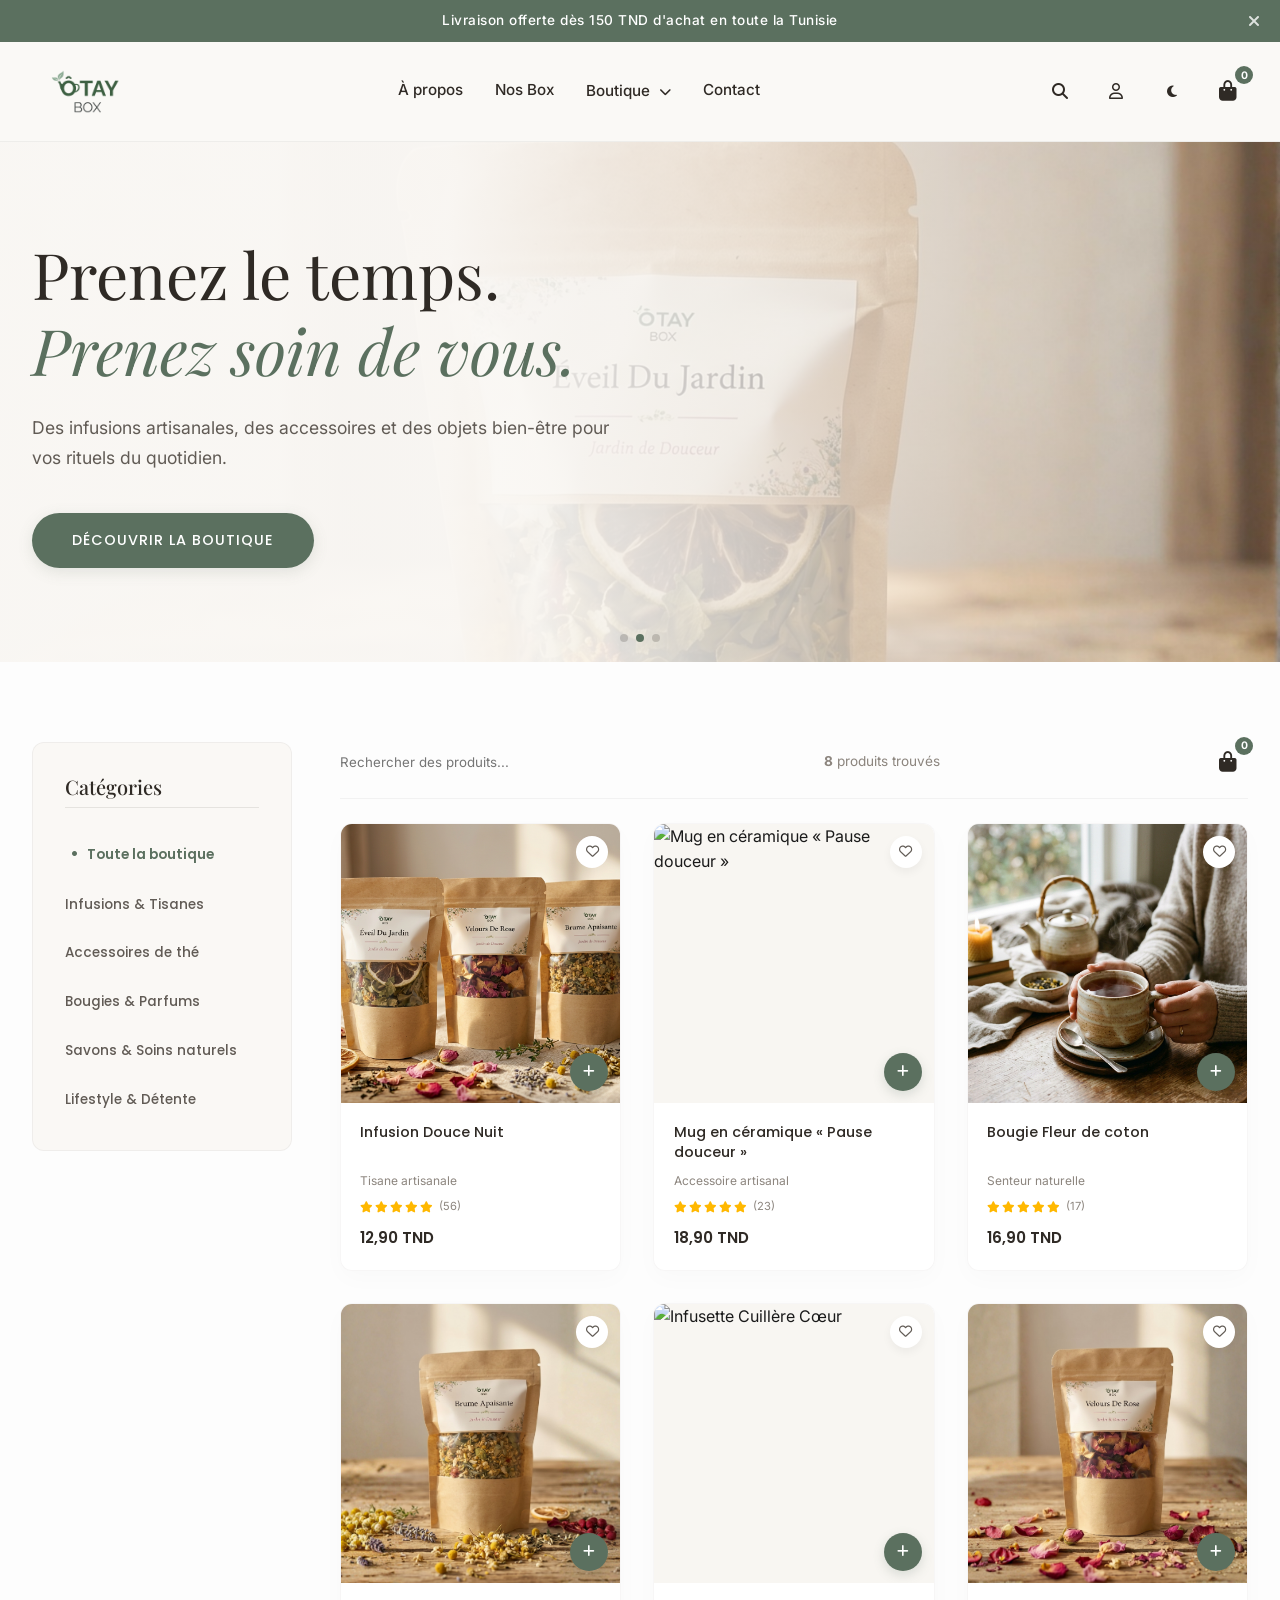
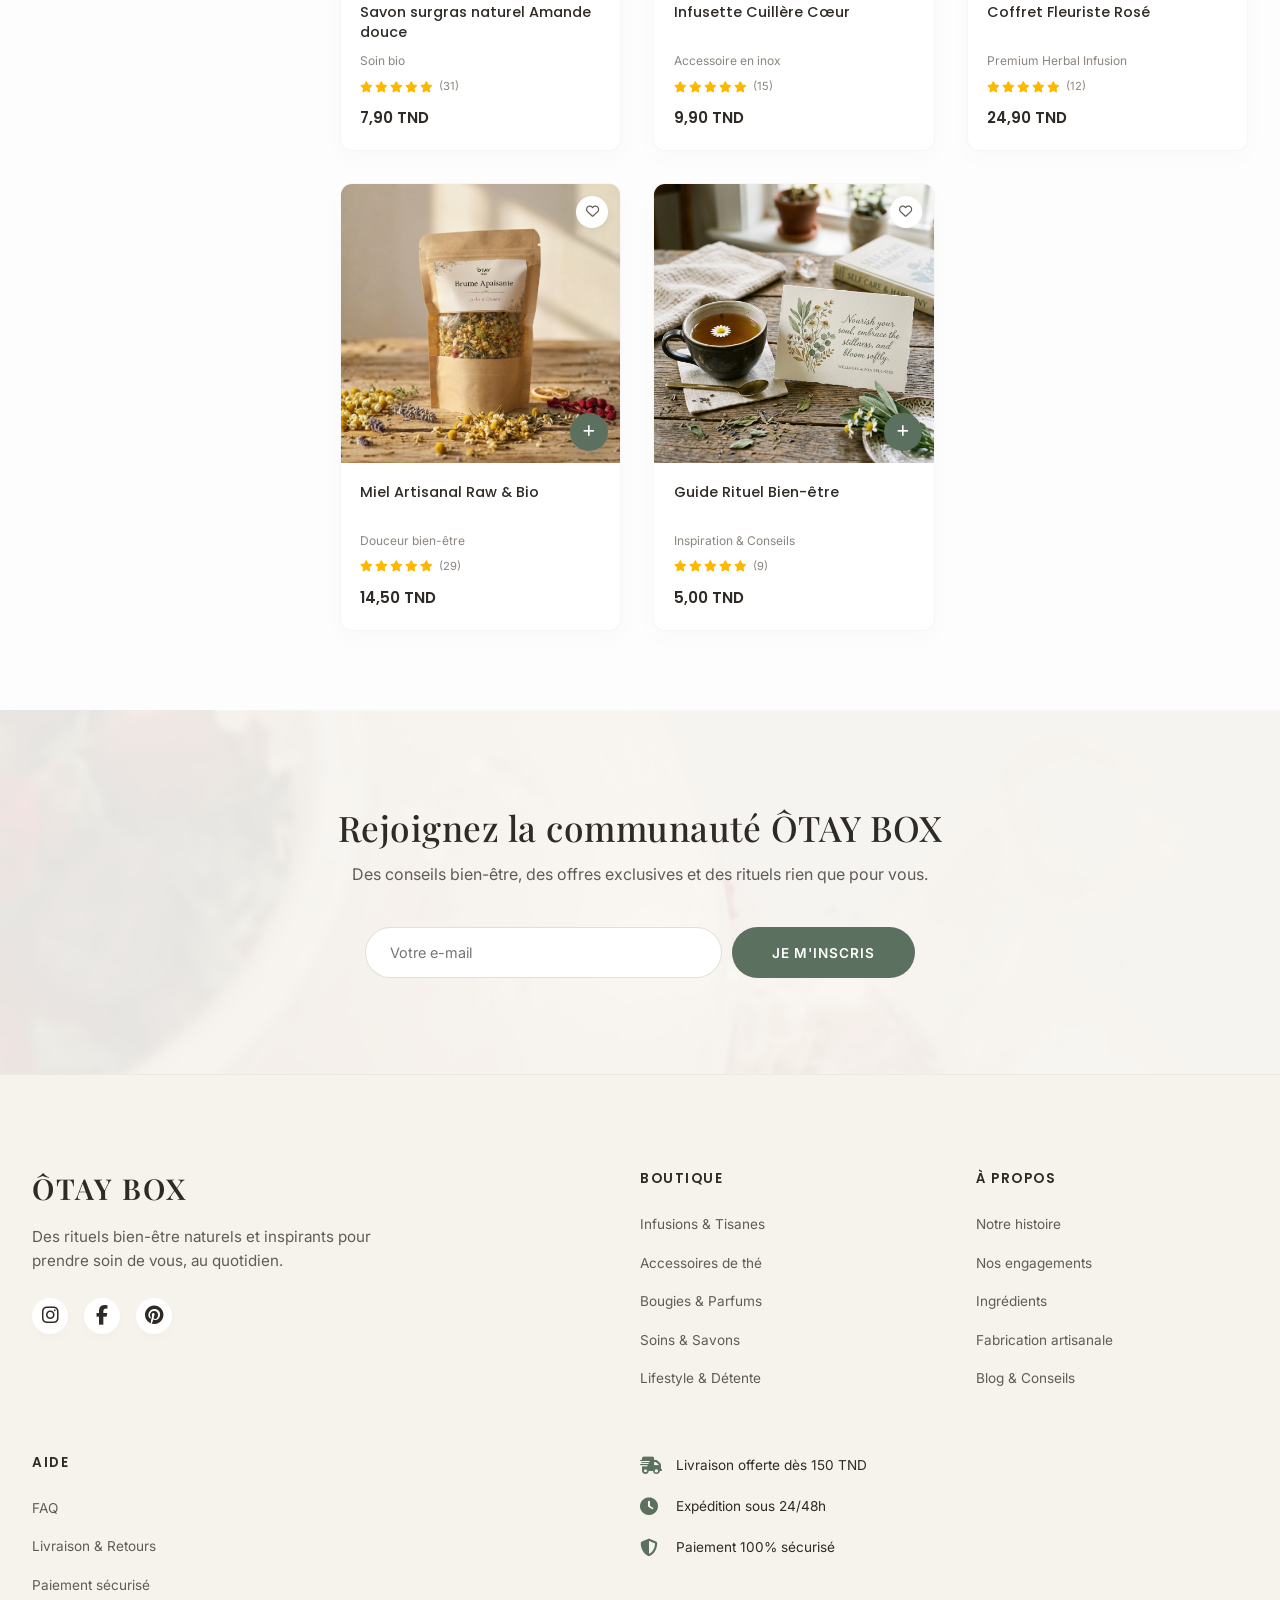
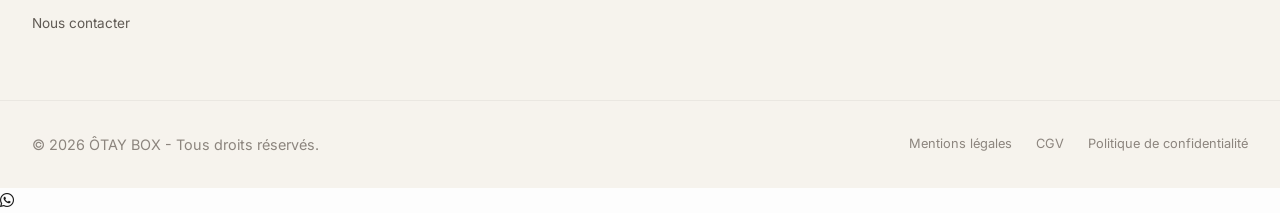
==== commit 9e56767c: "update update" ====
--- a/boutique.html
+++ b/boutique.html
@@ -1,5 +1,5 @@
 <!DOCTYPE html>
-<html lang="fr" data-theme="light">
+<html lang="fr">
 
 <head>
     <meta charset="UTF-8">
@@ -14,6 +14,8 @@
     <link rel="stylesheet" href="https://cdnjs.cloudflare.com/ajax/libs/font-awesome/6.4.0/css/all.min.css">
     <!-- Custom CSS -->
     <link rel="stylesheet" href="css/style.css">
+    <script>!function(){var t=localStorage.getItem('otay-theme')||'light';document.documentElement.setAttribute('data-theme',t)}();</script>
+
 </head>
 
 <body>
@@ -78,8 +80,11 @@
 
     <main class="main-content">
         <!-- Hero Section (Full width background image with text overlay) -->
-        <section class="boutique-hero">
-            <div class="container hero-container-overlay">
+        <section class="boutique-hero" id="boutique-hero-slider">
+            <div class="boutique-hero-slide active" style="background-image: linear-gradient(to right, rgba(250, 248, 245, 0.98) 35%, rgba(250, 248, 245, 0.75) 60%, rgba(250, 248, 245, 0.15) 100%), url('assets/yukon-haughton-Fkt0y2UZg88-unsplash.jpg');"></div>
+            <div class="boutique-hero-slide" style="background-image: linear-gradient(to right, rgba(250, 248, 245, 0.98) 35%, rgba(250, 248, 245, 0.75) 60%, rgba(250, 248, 245, 0.15) 100%), url('assets/herbal_infusions_tea_1779202539010.png');"></div>
+            <div class="boutique-hero-slide" style="background-image: linear-gradient(to right, rgba(250, 248, 245, 0.98) 35%, rgba(250, 248, 245, 0.75) 60%, rgba(250, 248, 245, 0.15) 100%), url('assets/Contenu de box.png');"></div>
+            <div class="container hero-container-overlay" style="position: relative; z-index:2;">
                 <div class="hero-text-block">
                     <h1 class="hero-title-main">
                         Prenez le temps. <br>
@@ -93,9 +98,9 @@
             </div>
             <!-- Slider Dots -->
             <div class="slider-dots">
-                <span class="dot active"></span>
-                <span class="dot"></span>
-                <span class="dot"></span>
+                <span class="dot active" data-index="0"></span>
+                <span class="dot" data-index="1"></span>
+                <span class="dot" data-index="2"></span>
             </div>
         </section>
 
@@ -227,12 +232,6 @@
 
     <!-- Specific styles for the Boutique redesign -->
     <style>
-        /* CSS resets & custom variables for the light mockup look */
-        body {
-            background-color: #FAF8F5 !important; /* Soft premium cream background */
-            color: #2F2A25 !important; /* Dark warm coffee text */
-        }
-
         /* Promo Bar */
         .promo-bar {
             background-color: #5B705F; /* Dark Sage Green */
@@ -291,17 +290,29 @@
             color: #FFFFFF !important;
         }
 
-        /* Hero Section (Cover Background Image style) */
-        .boutique-hero {
-            background-image: linear-gradient(to right, rgba(250, 248, 245, 0.98) 35%, rgba(250, 248, 245, 0.75) 60%, rgba(250, 248, 245, 0.15) 100%), url('assets/yukon-haughton-Fkt0y2UZg88-unsplash.jpg');
+        /* Hero Section (Slideshow) */
+        #boutique-hero-slider {
+            position: relative;
+            height: 520px;
+            display: flex;
+            align-items: center;
+            overflow: hidden;
+            width: 100%;
+        }
+        .boutique-hero-slide {
+            position: absolute;
+            inset: 0;
             background-size: cover;
             background-position: center 30%;
             background-repeat: no-repeat;
-            height: 520px;
-            display: flex;
-            align-items: center;
+            opacity: 0;
+            transition: opacity 0.8s ease;
+        }
+        .boutique-hero-slide.active {
+            opacity: 1;
+        }
+        .boutique-hero {
             position: relative;
-            width: 100%;
         }
         .hero-container-overlay {
             width: 100%;
@@ -437,8 +448,10 @@
             display: grid;
             grid-template-columns: repeat(3, 1fr);
             gap: 2rem;
+            justify-items: center;
         }
         .product-card-mock {
+            width: 100%;
             background-color: #FFFFFF;
             border-radius: 12px;
             overflow: hidden;
@@ -914,6 +927,12 @@
         @media (max-width: 768px) {
             .products-grid-mock {
                 grid-template-columns: repeat(2, 1fr);
+                justify-items: center;
+            }
+            /* Center a lone last card when odd */
+            .products-grid-mock > .product-card-mock:last-child:nth-child(odd) {
+                grid-column: 1 / -1;
+                max-width: 50%;
             }
             .product-card-mock:last-child {
                 display: flex; /* Show again to have even count */
@@ -962,6 +981,12 @@
         @media (max-width: 480px) {
             .products-grid-mock {
                 grid-template-columns: 1fr;
+                justify-items: center;
+            }
+            /* On single column, reset the span */
+            .products-grid-mock > .product-card-mock:last-child:nth-child(odd) {
+                grid-column: auto;
+                max-width: 100%;
             }
             .categories-circles-grid {
                 grid-template-columns: 1fr;
@@ -1171,8 +1196,155 @@
         });
     </script>
 
+    <!-- Hero Slideshow Script -->
+    <script>
+        (function() {
+            const slides = document.querySelectorAll('.boutique-hero-slide');
+            const dots = document.querySelectorAll('.slider-dots .dot');
+            let currentSlide = 0;
+            let timer;
+
+            // Dark-mode aware gradient — reads theme at slide time
+            function getBgGradient() {
+                const isDark = document.documentElement.getAttribute('data-theme') === 'dark';
+                if (isDark) {
+                    return 'linear-gradient(to right, rgba(18,18,18,0.98) 35%, rgba(18,18,18,0.75) 60%, rgba(18,18,18,0.15) 100%)';
+                }
+                return 'linear-gradient(to right, rgba(250,248,245,0.98) 35%, rgba(250,248,245,0.75) 60%, rgba(250,248,245,0.15) 100%)';
+            }
+
+            const slideImages = [
+                "assets/yukon-haughton-Fkt0y2UZg88-unsplash.jpg",
+                "assets/herbal_infusions_tea_1779202539010.png",
+                "assets/Contenu de box.png"
+            ];
+
+            function goToSlide(index) {
+                slides[currentSlide].classList.remove('active');
+                dots[currentSlide].classList.remove('active');
+                currentSlide = index;
+                // Update gradient on transition in case theme changed
+                const grad = getBgGradient();
+                slides[currentSlide].style.backgroundImage = `${grad}, url('${slideImages[currentSlide]}')`;
+                slides[currentSlide].classList.add('active');
+                dots[currentSlide].classList.add('active');
+            }
+
+            function nextSlide() {
+                goToSlide((currentSlide + 1) % slides.length);
+            }
+
+            // Auto-play every 4s
+            timer = setInterval(nextSlide, 4000);
+
+            // Dot click
+            dots.forEach(dot => {
+                dot.addEventListener('click', () => {
+                    clearInterval(timer);
+                    goToSlide(parseInt(dot.getAttribute('data-index')));
+                    timer = setInterval(nextSlide, 4000);
+                });
+            });
+
+            // Re-apply gradient when theme changes
+            const observer = new MutationObserver(() => {
+                const grad = getBgGradient();
+                slides.forEach((slide, i) => {
+                    slide.style.backgroundImage = `${grad}, url('${slideImages[i]}')`;
+                });
+            });
+            observer.observe(document.documentElement, { attributes: true, attributeFilter: ['data-theme'] });
+        })();
+    </script>
+
+    <!-- Dark mode support for boutique-specific elements -->
+    <style>
+        [data-theme="dark"] .boutique-hero .hero-title-main,
+        [data-theme="dark"] .boutique-hero .hero-italic,
+        [data-theme="dark"] .boutique-hero .hero-desc-main {
+            color: var(--text-primary) !important;
+        }
+        [data-theme="dark"] .boutique-hero .hero-italic {
+            color: var(--accent) !important;
+        }
+        [data-theme="dark"] .product-card-mock {
+            background-color: var(--bg-surface) !important;
+            border-color: var(--border-color) !important;
+        }
+        [data-theme="dark"] .prod-details h3,
+        [data-theme="dark"] .prod-price {
+            color: var(--text-primary) !important;
+        }
+        [data-theme="dark"] .prod-sub,
+        [data-theme="dark"] .prod-reviews-count {
+            color: var(--text-muted) !important;
+        }
+        [data-theme="dark"] .shop-sidebar {
+            background-color: var(--bg-surface) !important;
+            border-color: var(--border-color) !important;
+        }
+        [data-theme="dark"] .sidebar-title,
+        [data-theme="dark"] .sidebar-filter-btn {
+            color: var(--text-secondary) !important;
+        }
+        [data-theme="dark"] .sidebar-filter-btn:hover,
+        [data-theme="dark"] .sidebar-filter-btn.active {
+            color: #fff !important;
+        }
+        [data-theme="dark"] .search-bar {
+            background: var(--bg-surface) !important;
+            color: var(--text-primary) !important;
+            border-color: var(--border-color) !important;
+        }
+        [data-theme="dark"] .prod-heart-btn {
+            background-color: var(--bg-surface) !important;
+            color: var(--text-secondary) !important;
+        }
+        [data-theme="dark"] .newsletter-banner-overlay {
+            background: rgba(18,18,18,0.92) !important;
+        }
+        [data-theme="dark"] .news-title,
+        [data-theme="dark"] .news-subtitle {
+            color: var(--text-primary) !important;
+        }
+        [data-theme="dark"] .footer {
+            background-color: var(--bg-surface) !important;
+        }
+        [data-theme="dark"] .footer-logo-text,
+        [data-theme="dark"] .footer-heading,
+        [data-theme="dark"] .footer-desc,
+        [data-theme="dark"] .info-badge-item {
+            color: var(--text-primary) !important;
+        }
+        [data-theme="dark"] .footer-links a {
+            color: var(--text-secondary) !important;
+        }
+        [data-theme="dark"] .footer-socials a {
+            background: var(--bg-main) !important;
+            color: var(--text-primary) !important;
+        }
+        [data-theme="dark"] .promo-bar {
+            background-color: var(--bg-surface) !important;
+        }
+        [data-theme="dark"] .navbar {
+            background: rgba(18,18,18,0.9) !important;
+        }
+        [data-theme="dark"] .nav-link,
+        [data-theme="dark"] .icon-btn,
+        [data-theme="dark"] .cart-btn {
+            color: var(--text-primary) !important;
+        }
+        [data-theme="dark"] .hero-desc-main {
+            color: var(--text-secondary) !important;
+        }
+        [data-theme="dark"] .prod-img-wrapper {
+            background-color: var(--bg-main) !important;
+        }
+    </style>
+
     <!-- Main scripts -->
     <script src="js/script.js"></script>
 </body>
 
 </html>
+
--- a/css/style.css
+++ b/css/style.css
@@ -295,8 +295,8 @@
 }
 
 [data-theme="dark"] .logo-img {
-    /* Removes the white box and shifts the logo to a pure, elegant white silhouette for dark mode */
-    filter: brightness(0) invert(1);
+    /* Soft warm white silhouette for dark mode */
+    filter: brightness(0) invert(1) sepia(0.2) saturate(0.5);
 }
 
 .nav-links {
@@ -1685,6 +1685,14 @@
 
     .hero-ctas {
         justify-content: center;
+        flex-direction: column;
+        align-items: center;
+    }
+
+    .hero-ctas .btn {
+        width: 100%;
+        max-width: 300px;
+        text-align: center;
     }
 
     .services-container,
@@ -1703,15 +1711,20 @@
         text-align: center;
     }
 }
-}
 
 @media screen and (max-width: 480px) {
     .hero-title {
-        font-size: 2.2rem;
+        font-size: 2rem;
     }
 
     .hero-ctas {
         flex-direction: column;
+        align-items: center;
+    }
+
+    .hero-ctas .btn {
+        width: 100%;
+        max-width: 280px;
     }
 
     .box-info {
@@ -1738,8 +1751,11 @@
 }
 
 /* Force override for body background if .premium-editorial is present */
-body:has(.premium-editorial) {
+[data-theme="light"] body:has(.premium-editorial) {
     background-color: var(--clr-cream);
+}
+[data-theme="dark"] body:has(.premium-editorial) {
+    background-color: var(--bg-main);
 }
 
 .premium-editorial h1,
@@ -2159,13 +2175,6 @@
     /* =========================
    LUXE PRODUCT PREMIUM
 ========================= */
-
-    body {
-        margin: 0;
-        font-family: 'Poppins', sans-serif;
-        background: #f7f6f2;
-        color: #1a1a1a;
-    }
 
     /* LAYOUT */
     .lux-product {
@@ -2405,3 +2414,100 @@
         display: none;
     }
 }
+
+/* Hide extra nav actions on mobile and tablet to prevent overflow */
+@media(max-width: 768px) {
+    .nav-actions .search-btn,
+    .nav-actions .profile-btn,
+    .nav-actions .theme-toggle {
+        display: none !important;
+    }
+}
+
+/* =========================================================
+   MOBILE FIXES — Box Detail Page & Global
+   ========================================================= */
+
+/* Smaller elegant tab buttons on mobile */
+@media(max-width: 768px) {
+    .btn-elegant, .tab-btn {
+        padding: 0.6rem 1.4rem !important;
+        font-size: 0.88rem !important;
+    }
+
+    .tabs-header {
+        gap: 0.6rem !important;
+        margin-bottom: 2rem !important;
+    }
+
+    /* Editorial hero stacks vertically */
+    .editorial-hero-layout {
+        flex-direction: column !important;
+        gap: 2rem !important;
+    }
+
+    .editorial-hero-gallery {
+        width: 100% !important;
+    }
+
+    .hero-main-image img {
+        width: 100% !important;
+        max-height: 300px !important;
+        object-fit: cover !important;
+    }
+
+    .hero-sub-images {
+        display: flex !important;
+        gap: 0.5rem !important;
+    }
+
+    .hero-sub-images img {
+        width: calc(33.333% - 0.35rem) !important;
+        height: 80px !important;
+        object-fit: cover !important;
+    }
+
+    /* Quantity + add to cart responsive */
+    .editorial-actions {
+        flex-direction: column !important;
+        gap: 1rem !important;
+    }
+
+    .btn-elegant.add-to-cart-btn {
+        width: 100% !important;
+        text-align: center !important;
+    }
+
+    /* Section padding reduction */
+    .editorial-inside {
+        padding: 3rem 1rem !important;
+        margin: 1rem !important;
+    }
+}
+
+/* Dark mode: ensure editorial page text is readable */
+[data-theme="dark"] .editorial-hero-info,
+[data-theme="dark"] .editorial-badge,
+[data-theme="dark"] .editorial-story p,
+[data-theme="dark"] .editorial-benefits-list span {
+    color: var(--text-primary) !important;
+}
+
+[data-theme="dark"] .editorial-title {
+    color: var(--accent) !important;
+}
+
+[data-theme="dark"] .editorial-price {
+    color: var(--text-primary) !important;
+}
+
+/* Image lazy loading fade-in */
+img[loading="lazy"] {
+    opacity: 0;
+    transition: opacity 0.4s ease;
+}
+
+img[loading="lazy"].loaded {
+    opacity: 1;
+}
+
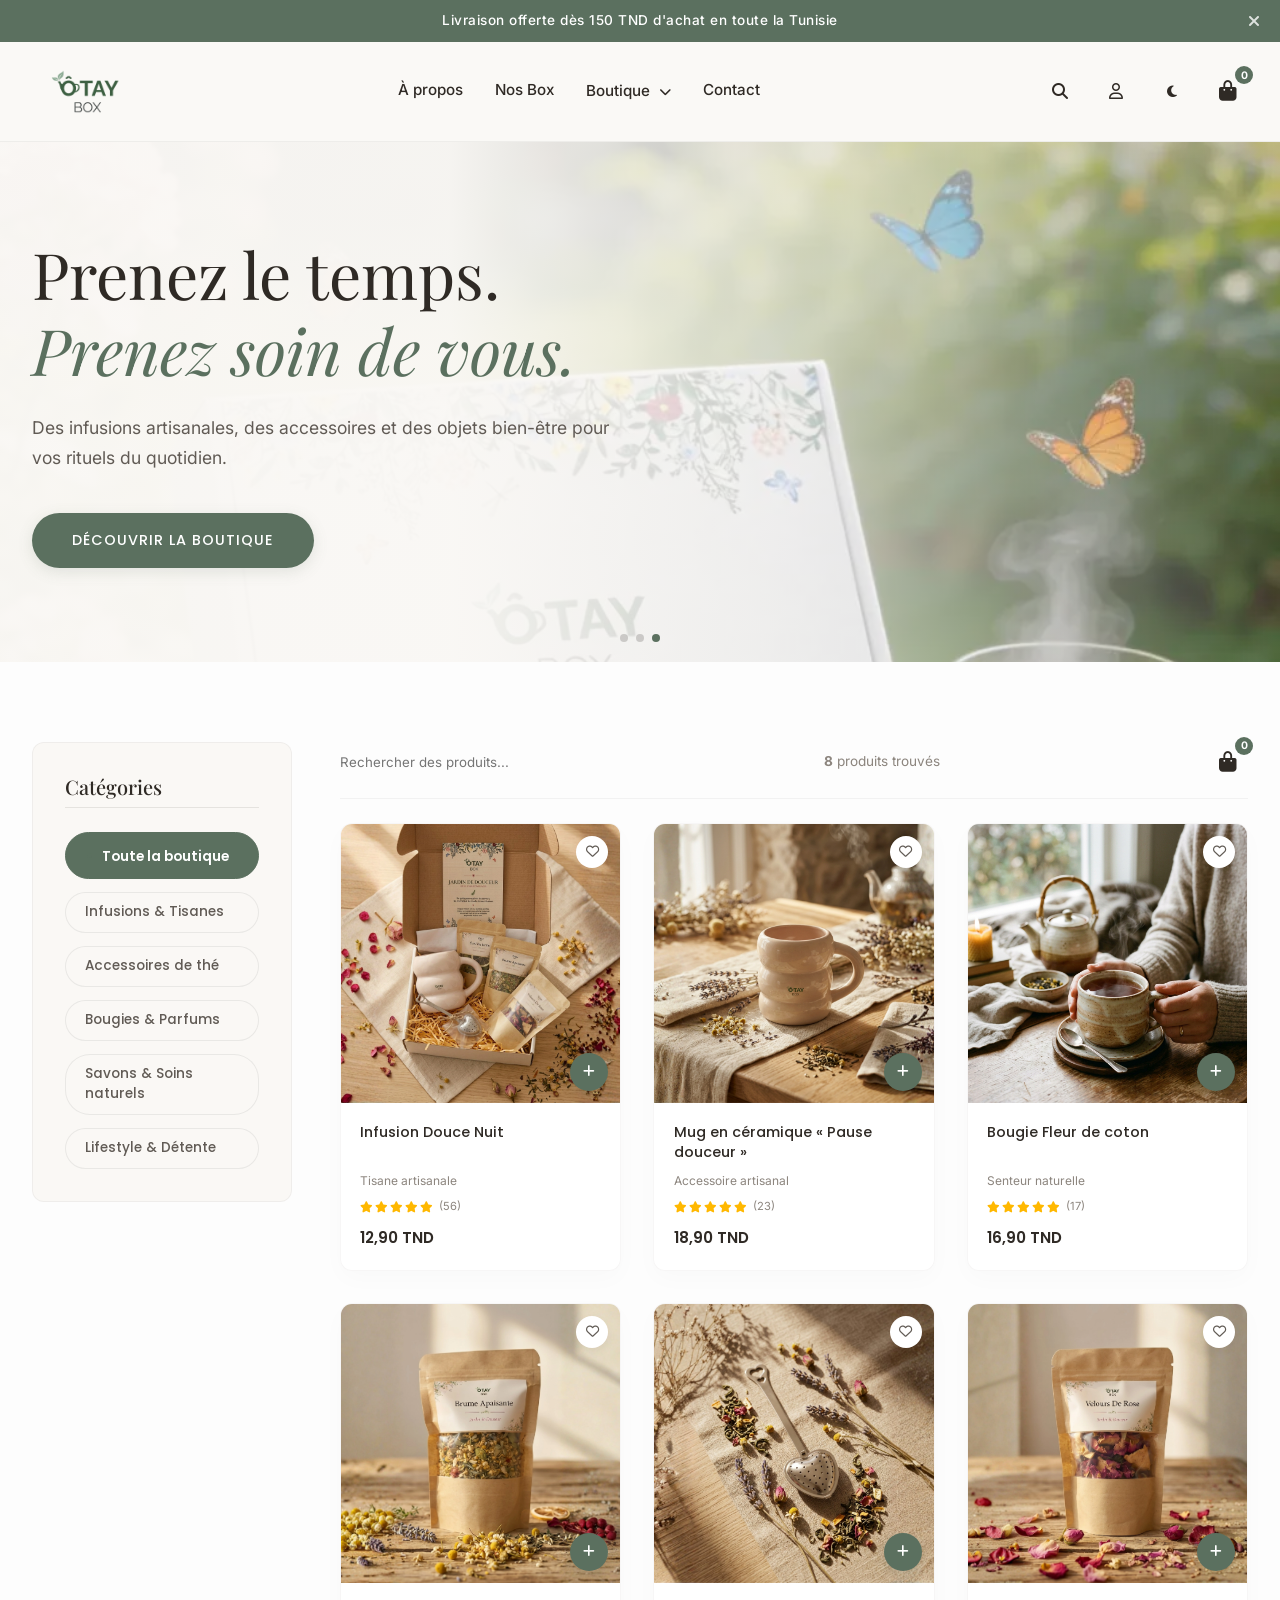
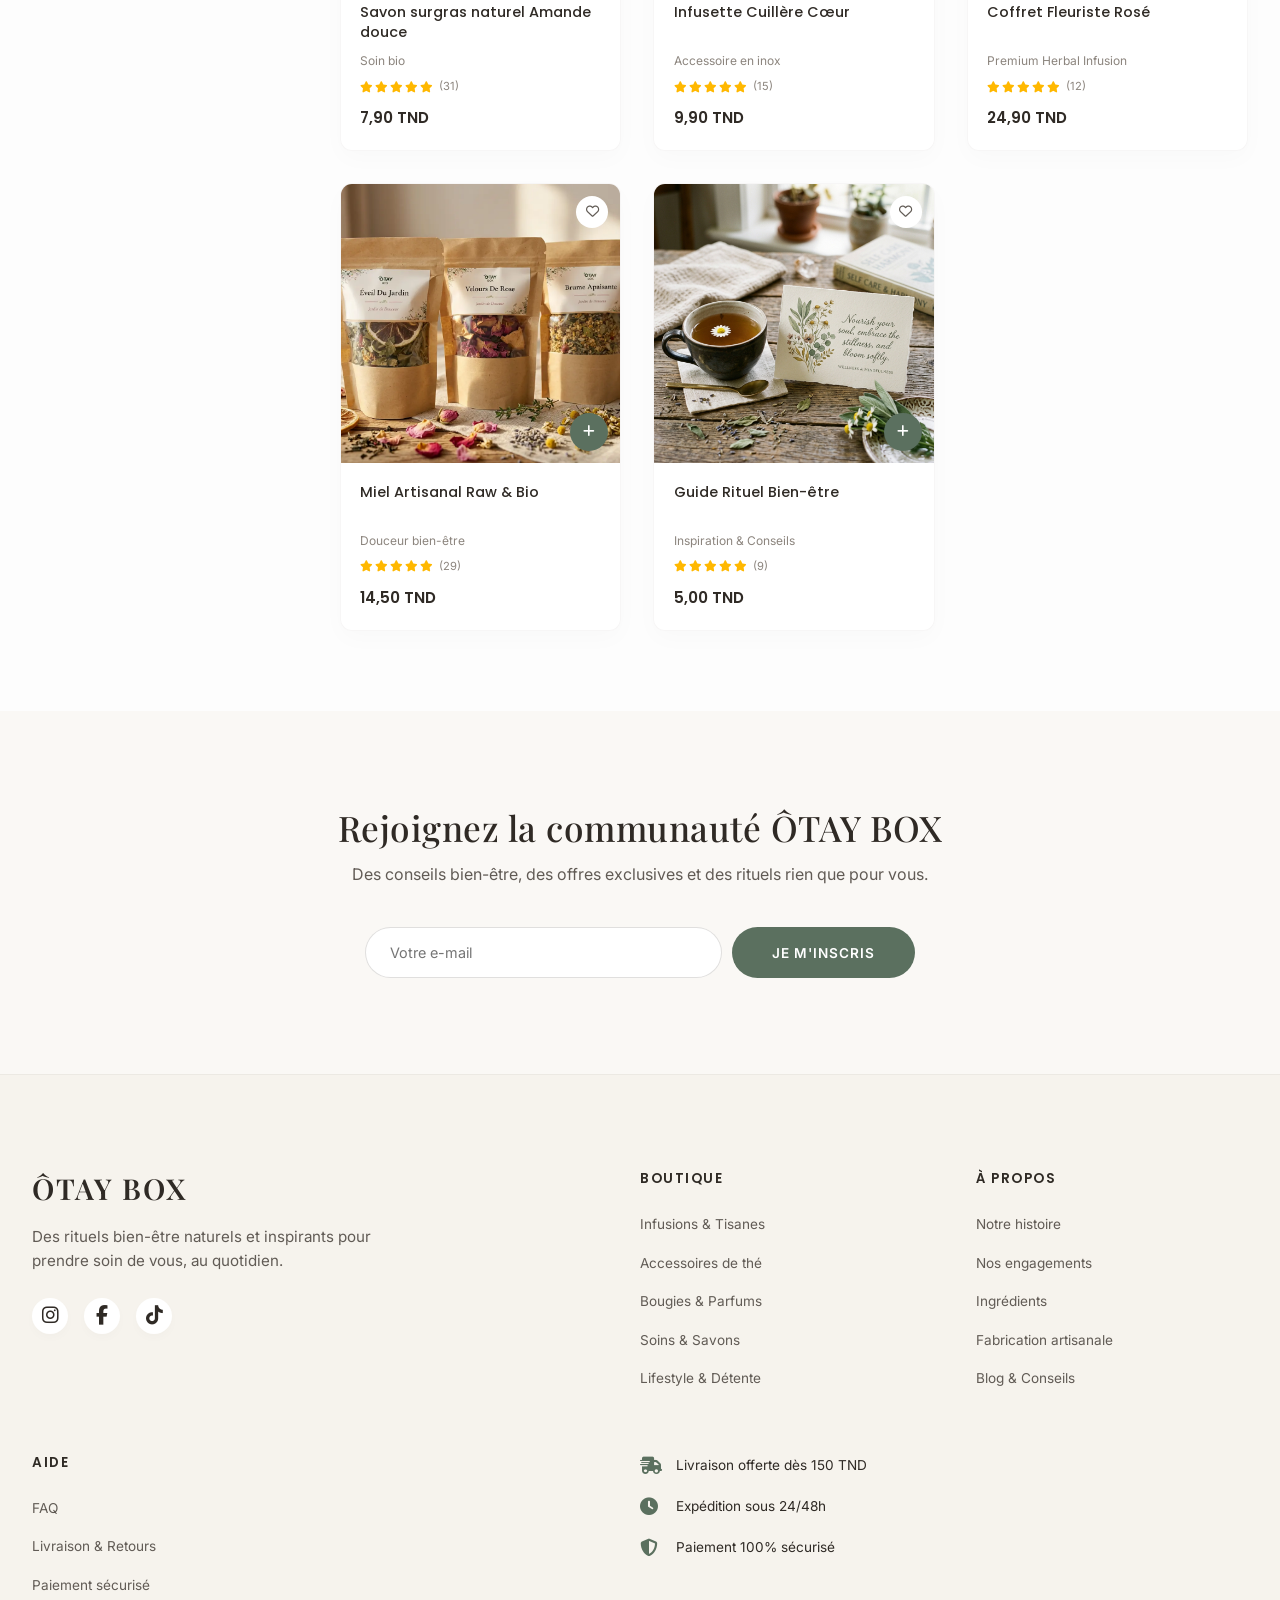
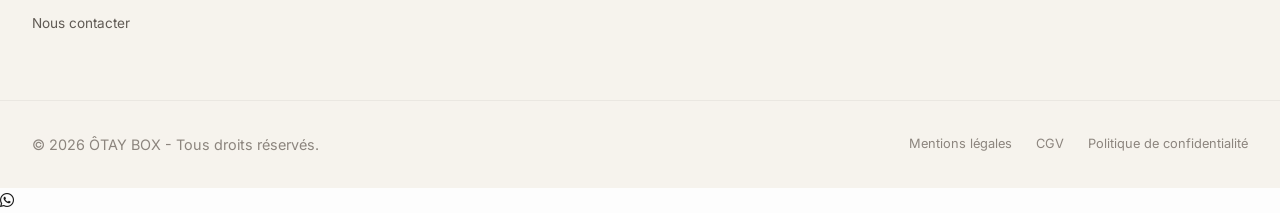
==== commit 79f07c00: "edit" ====
--- a/boutique.html
+++ b/boutique.html
@@ -75,15 +75,20 @@
             <a href="box-detail.html" class="mobile-link">Nos Box</a>
             <a href="boutique.html" class="mobile-link active">Boutique</a>
             <a href="index.html#contact" class="mobile-link">Contact</a>
+            <button class="mobile-link theme-toggle" style="display: flex; align-items: center; justify-content: center; gap: 10px; width: 100%; border: none; font-family: inherit; font-size: inherit; font-weight: inherit; color: inherit; cursor: pointer;">
+                <span>Thème</span>
+                <i class="fa-solid fa-sun light-icon"></i>
+                <i class="fa-solid fa-moon dark-icon"></i>
+            </button>
         </div>
     </header>
 
     <main class="main-content">
         <!-- Hero Section (Full width background image with text overlay) -->
         <section class="boutique-hero" id="boutique-hero-slider">
-            <div class="boutique-hero-slide active" style="background-image: linear-gradient(to right, rgba(250, 248, 245, 0.98) 35%, rgba(250, 248, 245, 0.75) 60%, rgba(250, 248, 245, 0.15) 100%), url('assets/yukon-haughton-Fkt0y2UZg88-unsplash.jpg');"></div>
-            <div class="boutique-hero-slide" style="background-image: linear-gradient(to right, rgba(250, 248, 245, 0.98) 35%, rgba(250, 248, 245, 0.75) 60%, rgba(250, 248, 245, 0.15) 100%), url('assets/herbal_infusions_tea_1779202539010.png');"></div>
-            <div class="boutique-hero-slide" style="background-image: linear-gradient(to right, rgba(250, 248, 245, 0.98) 35%, rgba(250, 248, 245, 0.75) 60%, rgba(250, 248, 245, 0.15) 100%), url('assets/Contenu de box.png');"></div>
+            <div class="boutique-hero-slide active" style="background-image: linear-gradient(to right, rgba(250, 248, 245, 0.98) 35%, rgba(250, 248, 245, 0.75) 60%, rgba(250, 248, 245, 0.15) 100%), url('assets/yukon-haughton-Fkt0y2UZg88-unsplash.webp');"></div>
+            <div class="boutique-hero-slide" style="background-image: linear-gradient(to right, rgba(250, 248, 245, 0.98) 35%, rgba(250, 248, 245, 0.75) 60%, rgba(250, 248, 245, 0.15) 100%), url('assets/herbal_infusions_tea_1779202539010.webp');"></div>
+            <div class="boutique-hero-slide" style="background-image: linear-gradient(to right, rgba(250, 248, 245, 0.98) 35%, rgba(250, 248, 245, 0.75) 60%, rgba(250, 248, 245, 0.15) 100%), url('assets/hero-image.webp');"></div>
             <div class="container hero-container-overlay" style="position: relative; z-index:2;">
                 <div class="hero-text-block">
                     <h1 class="hero-title-main">
@@ -166,9 +171,9 @@
                 <h3 class="footer-logo-text">ÔTAY BOX</h3>
                 <p class="footer-desc">Des rituels bien-être naturels et inspirants pour prendre soin de vous, au quotidien.</p>
                 <div class="footer-socials">
-                    <a href="#" aria-label="Instagram"><i class="fa-brands fa-instagram"></i></a>
-                    <a href="#" aria-label="Facebook"><i class="fa-brands fa-facebook-f"></i></a>
-                    <a href="#" aria-label="Pinterest"><i class="fa-brands fa-pinterest"></i></a>
+                    <a href="https://www.instagram.com/otaybox/" target="_blank" aria-label="Instagram"><i class="fa-brands fa-instagram"></i></a>
+                    <a href="https://www.facebook.com/OTAYBOX/" target="_blank" aria-label="Facebook"><i class="fa-brands fa-facebook-f"></i></a>
+                    <a href="https://www.tiktok.com/@otaybox" target="_blank" aria-label="TikTok"><i class="fa-brands fa-tiktok"></i></a>
                 </div>
             </div>
 
@@ -452,6 +457,8 @@
         }
         .product-card-mock {
             width: 100%;
+            max-width: 320px;
+            margin: 0 auto;
             background-color: #FFFFFF;
             border-radius: 12px;
             overflow: hidden;
@@ -659,20 +666,22 @@
         .sidebar-filter-btn {
             width: 100%;
             text-align: left;
-            background: none;
-            border: none;
+            background: #FAF8F5;
+            border: 1px solid rgba(47, 42, 37, 0.08);
+            border-radius: 25px;
             font-family: 'Poppins', sans-serif;
             font-size: 0.85rem;
             font-weight: 500;
             color: #615B55;
-            padding: 0.5rem 0;
+            padding: 0.6rem 1.2rem;
             cursor: pointer;
-            transition: color 0.3s, padding-left 0.3s;
+            transition: all 0.3s;
         }
         .sidebar-filter-btn:hover, .sidebar-filter-btn.active {
-            color: #5B705F;
+            color: #FFFFFF;
+            background-color: #5B705F;
             font-weight: 600;
-            padding-left: 5px;
+            border-color: #5B705F;
         }
         .sidebar-filter-btn.active::before {
             content: '•';
@@ -877,6 +886,9 @@
                 height: 480px;
                 background-image: linear-gradient(to bottom, rgba(250, 248, 245, 0.95) 40%, rgba(250, 248, 245, 0.8) 100%), url('assets/yukon-haughton-Fkt0y2UZg88-unsplash.jpg');
             }
+            .boutique-hero-slide {
+                background-position: center !important;
+            }
             .props-container-grid {
                 grid-template-columns: repeat(3, 1fr);
                 gap: 2rem;
@@ -1008,6 +1020,9 @@
         }
     </style>
 
+    <!-- Main scripts -->
+    <script src="js/script.js"></script>
+    
     <!-- Interactive Filtering Scripts -->
     <script>
         document.addEventListener('DOMContentLoaded', () => {
@@ -1057,9 +1072,14 @@
                     return;
                 }
 
+                const likedProducts = JSON.parse(localStorage.getItem('otayLiked') || '[]');
                 filtered.forEach(p => {
                     const card = document.createElement('div');
                     card.className = 'product-card-mock';
+                    
+                    const isLiked = likedProducts.includes(p.title);
+                    const heartClass = isLiked ? 'fa-solid fa-heart' : 'fa-regular fa-heart';
+                    const heartColor = isLiked ? 'style="color: #E2725B;"' : '';
                     
                     let starsHTML = '';
                     for (let i = 0; i < p.stars; i++) starsHTML += '<i class="fa-solid fa-star"></i>';
@@ -1067,7 +1087,7 @@
                     card.innerHTML = `
                         <div class="prod-img-wrapper">
                             <img src="${p.img}" alt="${p.title}" />
-                            <button class="prod-heart-btn" aria-label="Ajouter aux favoris"><i class="fa-regular fa-heart"></i></button>
+                            <button class="prod-heart-btn" aria-label="Ajouter aux favoris" ${heartColor}><i class="${heartClass}"></i></button>
                             <button class="prod-cart-btn-overlay add-to-cart-btn" aria-label="Ajouter au panier"><i class="fa-solid fa-plus"></i></button>
                         </div>
                         <div class="prod-details">
@@ -1079,8 +1099,8 @@
                     `;
                     // Make the whole card clickable to product detail
                     card.addEventListener('click', (e) => {
-                        // Prevent click when add-to-cart button is clicked
-                        if (e.target.closest('.add-to-cart-btn')) return;
+                        // Prevent click when add-to-cart or heart button is clicked
+                        if (e.target.closest('.add-to-cart-btn') || e.target.closest('.prod-heart-btn')) return;
                         window.location.href = `product.html?id=${p.id}`;
                     });
                     productsGrid.appendChild(card);
@@ -1207,16 +1227,23 @@
             // Dark-mode aware gradient — reads theme at slide time
             function getBgGradient() {
                 const isDark = document.documentElement.getAttribute('data-theme') === 'dark';
+                const isMobile = window.innerWidth <= 992;
                 if (isDark) {
+                    if (isMobile) {
+                        return 'linear-gradient(to bottom, rgba(18,18,18,0.92) 0%, rgba(18,18,18,0.8) 50%, rgba(18,18,18,0.5) 100%)';
+                    }
                     return 'linear-gradient(to right, rgba(18,18,18,0.98) 35%, rgba(18,18,18,0.75) 60%, rgba(18,18,18,0.15) 100%)';
                 }
+                if (isMobile) {
+                    return 'linear-gradient(to bottom, rgba(250,248,245,0.92) 0%, rgba(250,248,245,0.8) 50%, rgba(250,248,245,0.5) 100%)';
+                }
                 return 'linear-gradient(to right, rgba(250,248,245,0.98) 35%, rgba(250,248,245,0.75) 60%, rgba(250,248,245,0.15) 100%)';
             }
 
             const slideImages = [
-                "assets/yukon-haughton-Fkt0y2UZg88-unsplash.jpg",
-                "assets/herbal_infusions_tea_1779202539010.png",
-                "assets/Contenu de box.png"
+                "assets/yukon-haughton-Fkt0y2UZg88-unsplash.webp",
+                "assets/herbal_infusions_tea_1779202539010.webp",
+                "assets/hero-image.webp"
             ];
 
             function goToSlide(index) {
@@ -1342,8 +1369,6 @@
         }
     </style>
 
-    <!-- Main scripts -->
-    <script src="js/script.js"></script>
 </body>
 
 </html>
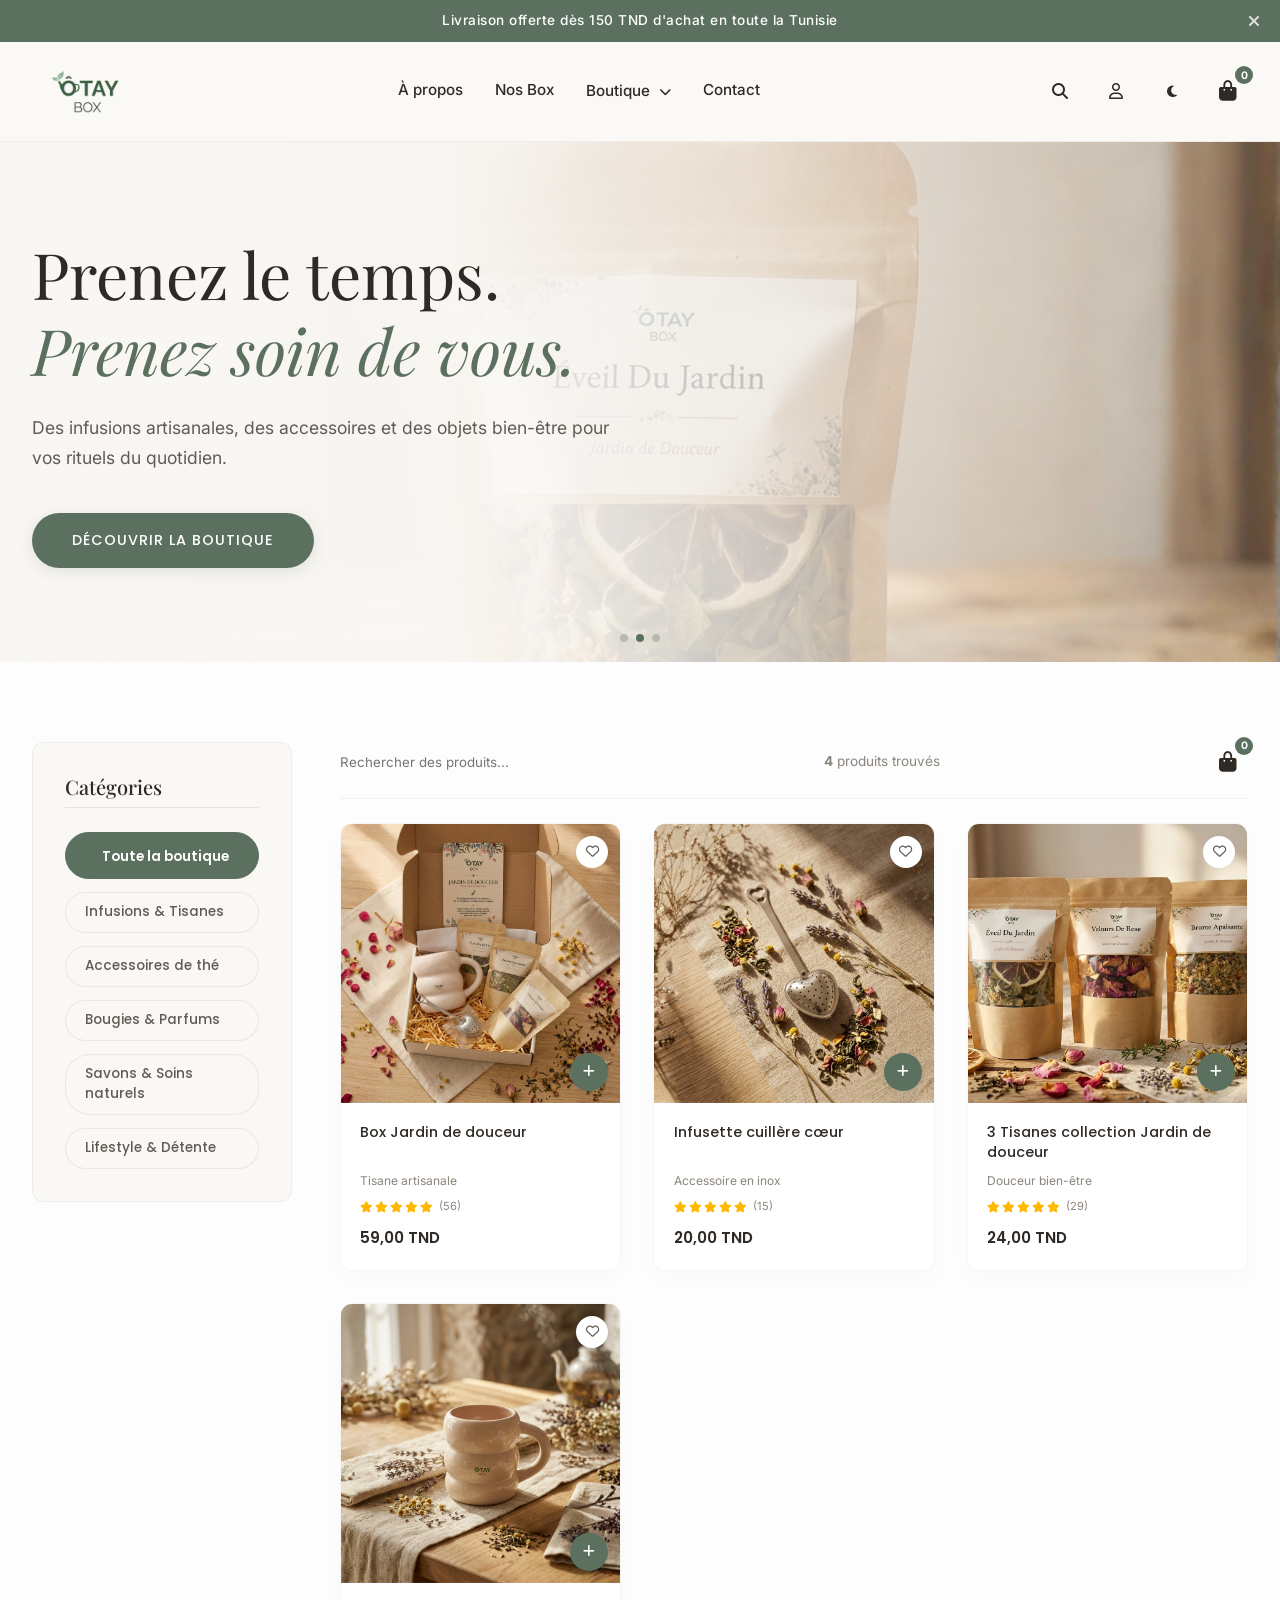
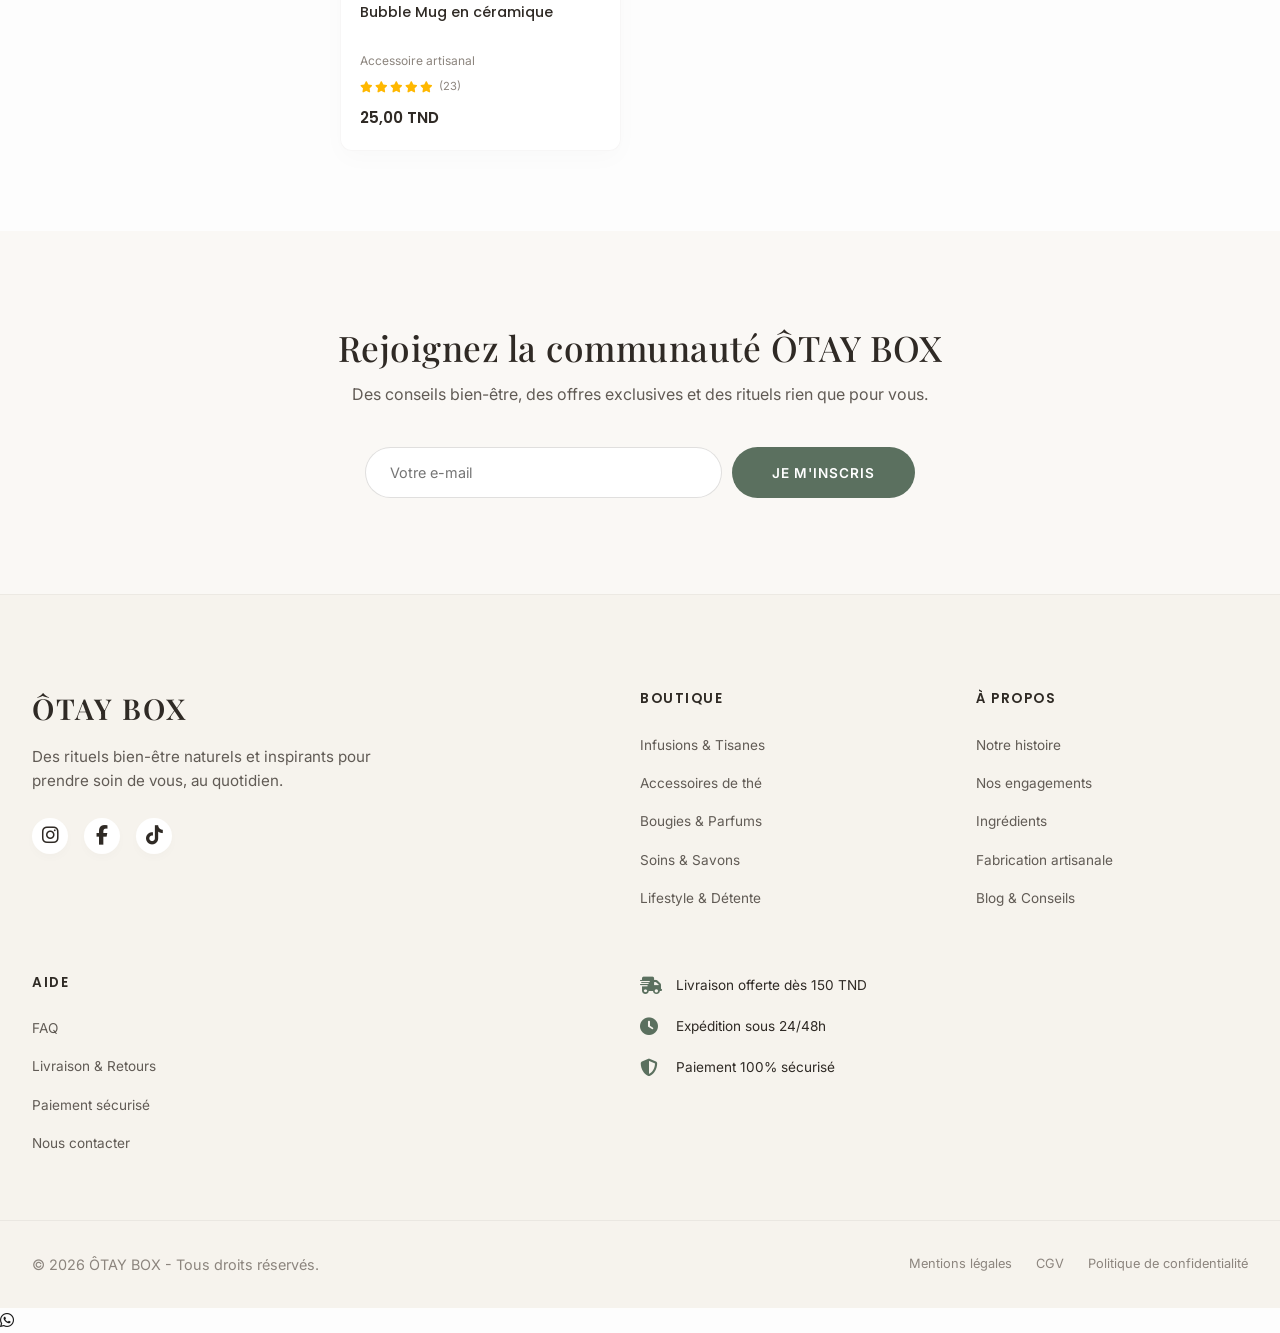
==== commit 2856dc43: "Update boutique.html update" ====
--- a/boutique.html
+++ b/boutique.html
@@ -4,8 +4,21 @@
 <head>
     <meta charset="UTF-8">
     <meta name="viewport" content="width=device-width, initial-scale=1.0">
-    <title>Boutique – ÔTAY BOX</title>
-    <meta name="description" content="Découvrez nos infusions artisanales, nos accessoires et nos objets bien-être pour vos rituels du quotidien.">
+    <title>Boutique ÔTAY BOX | Infusions, tisanes et accessoires bien-être</title>
+    <meta name="description" content="Découvrez la boutique ÔTAY BOX : infusions, tisanes artisanales et accessoires bien-être en Tunisie pour créer vos moments de détente au quotidien.">
+	<link rel="canonical" href="https://otaybox.tn/boutique.html">
+	<!-- Open Graph -->
+<meta property="og:type" content="website">
+<meta property="og:title" content="Boutique ÔTAY BOX | Infusions, tisanes et accessoires bien-être">
+<meta property="og:description" content="Découvrez la boutique ÔTAY BOX : infusions, tisanes artisanales et accessoires bien-être en Tunisie.">
+<meta property="og:url" content="https://otaybox.tn/boutique.html">
+<meta property="og:image" content="https://otaybox.tn/assets/hero-image.webp">
+
+<!-- Twitter -->
+<meta name="twitter:card" content="summary_large_image">
+<meta name="twitter:title" content="Boutique ÔTAY BOX | Infusions, tisanes et accessoires bien-être">
+<meta name="twitter:description" content="Découvrez la boutique ÔTAY BOX : infusions, tisanes artisanales et accessoires bien-être en Tunisie.">
+<meta name="twitter:image" content="https://otaybox.tn/assets/hero-image.webp">
     <!-- Google Fonts -->
     <link rel="preconnect" href="https://fonts.googleapis.com">
     <link rel="preconnect" href="https://fonts.gstatic.com" crossorigin>
